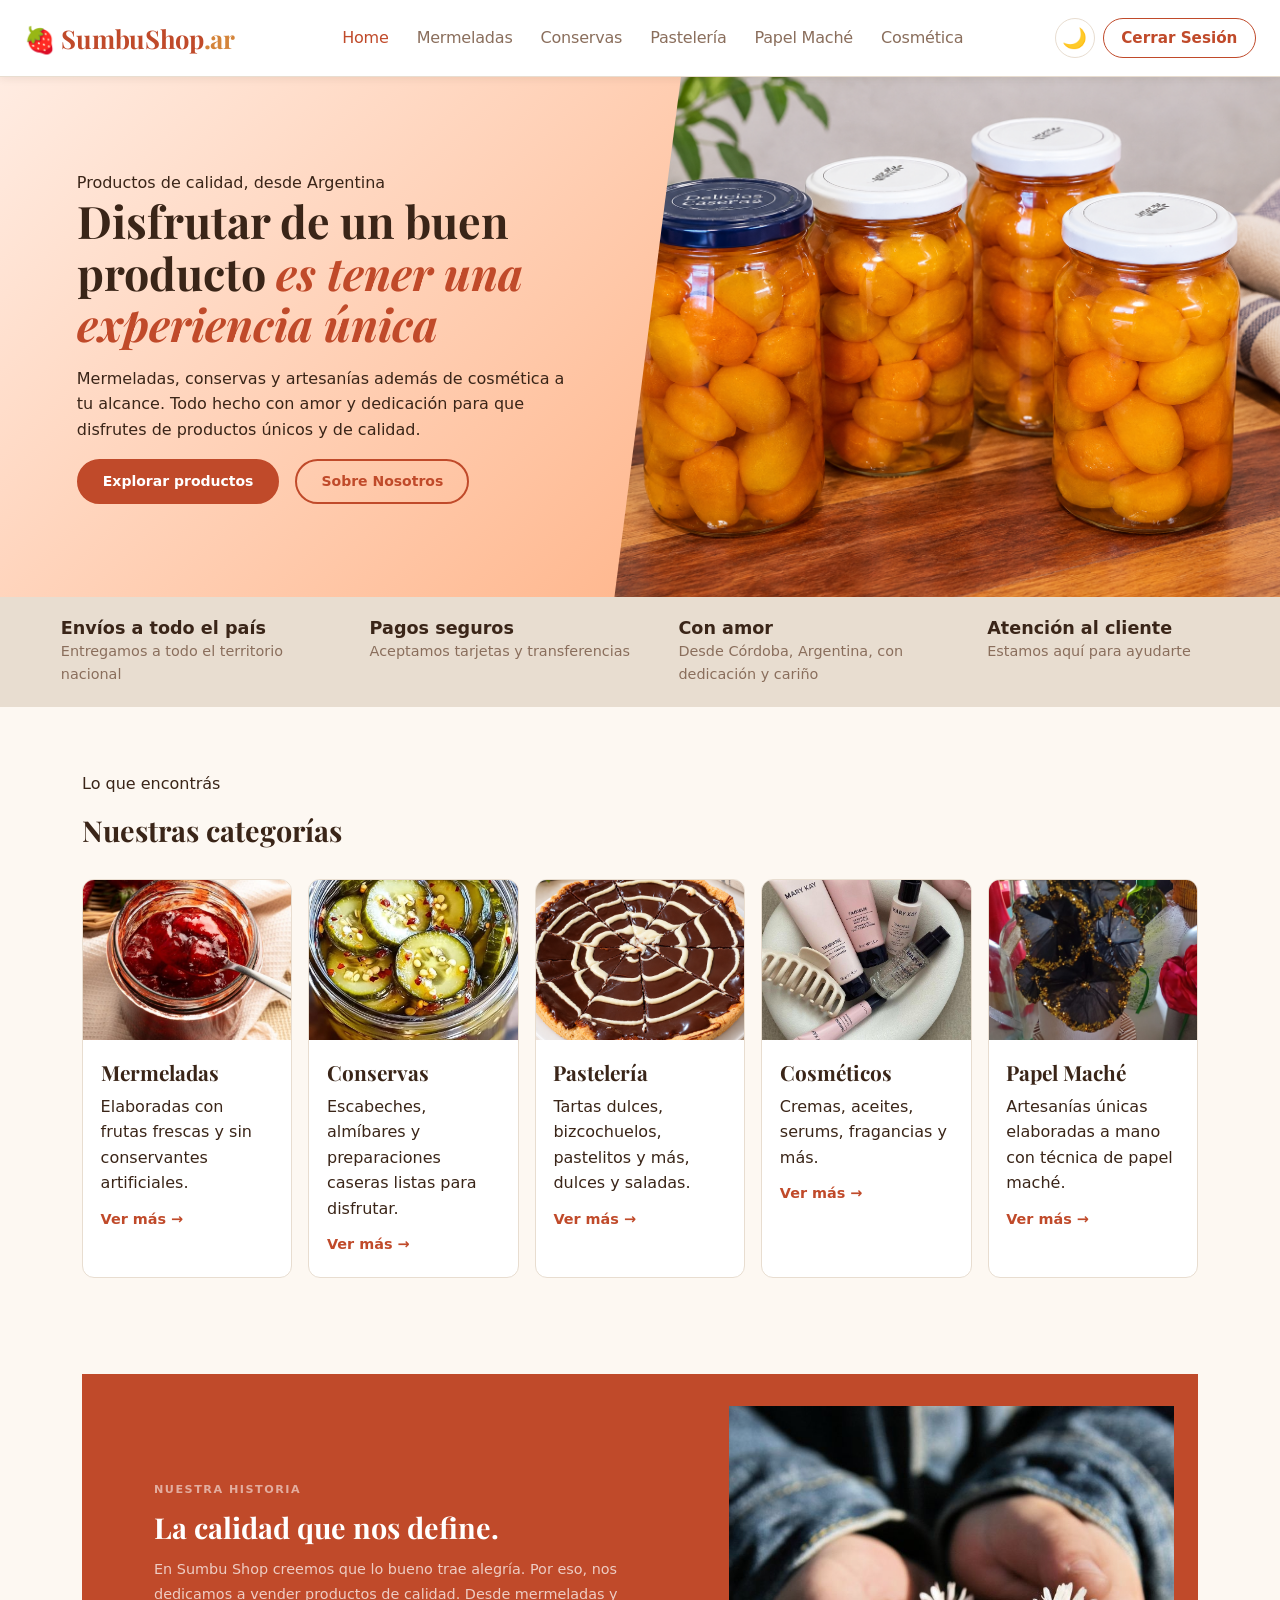
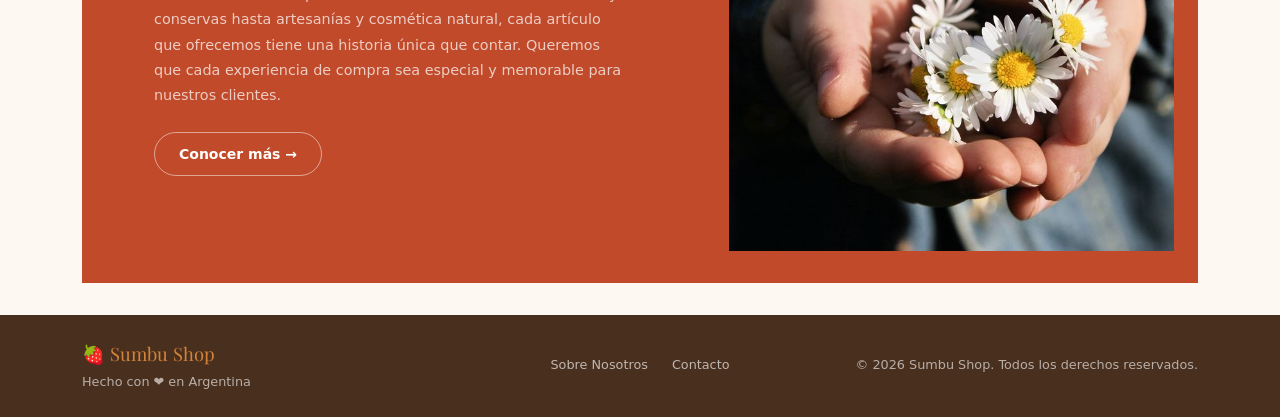
==== index.html @ ee75d572 "Data y cart" ====
<!doctype html>
<html lang="es">
  <head>
    <meta charset="UTF-8" />
    <!--compatibilidad de navegadores-->
    <meta http-equiv="X-UA-Compatible" content="IE=edge" />
    <meta name="viewport" content="width=device-width, initial-scale=1.0" />
    <title>SumbuShop.ar</title>
    <link rel="icon" type="image/png" href="img/sumbu-shop.ar.png" />
    <meta
      name="description"
      content="SumbuShop.ar - Tu tienda de mermeladas y dulces artesanales. Descubre sabores únicos y deliciosos productos hechos con amor. Entre muchas otras cosas más"
    />
    <meta name="viewport" content="width=device-width, initial-scale=1.0" />

    <!-- Bootstrap 5 -->
    <link
      href="https://cdn.jsdelivr.net/npm/bootstrap@5.3.3/dist/css/bootstrap.min.css"
      rel="stylesheet"
    />
    <!--Estilos personalizados propioos-->
    <link rel="stylesheet" href="./styles/styles.css" />
    <!--Fuentes de Google -->
    <link
      href="https://fonts.googleapis.com/css2?family=Playfair+Display:wght@700&family=Lato:wght@400;500;600&display=swap"
      rel="stylesheet"
    />
  </head>

  <body>
    <!--Navbar-->
    <nav class="navbar navbar-expand-xl sticky-top">
      <div class="container-fluid">
        <!-- Logo -->
        <a href="index.html" class="navbar-brand">
          🍓 SumbuShop<span>.ar</span>
        </a>

        <!-- Links de navegación -->
        <button
          class="navbar-toggler border-0"
          type="button"
          data-bs-toggle="collapse"
          data-bs-target="#mainNav"
        >
          <span class="navbar-toggler-icon"></span>
        </button>

        <div class="collapse navbar-collapse" id="mainNav">
          <ul class="navbar-nav mx-auto mb-2 mb-lg-0 gap-1">
            <li class="nav-item">
              <a href="index.html" class="nav-link active">Home</a>
            </li>
            <li class="nav-item">
              <a href="pages/jams.html" class="nav-link">Mermeladas</a>
            </li>
            <li class="nav-item">
              <a href="pages/preserved.html" class="nav-link">Conservas</a>
            </li>
            <li class="nav-item">
              <a href="pages/bakery.html" class="nav-link">Pastelería</a>
            </li>
            <li class="nav-item">
              <a href="pages/mache-paper.html" class="nav-link">Papel Maché</a>
            </li>
            <li class="nav-item">
              <a href="pages/cosmetics.html" class="nav-link">Cosmética</a>
            </li>
          </ul>

          <!-- Botones de tema y cierre de sesión -->
          <div class="d-flex align-items-center gap-2">
            <button
              id="themeToggle"
              class="btn__theme"
              onclick="toggleTheme()"
              title="Cambiar tema"
            >
              🌙
            </button>
            <button class="btn-logout" onclick="logout()">Cerrar Sesión</button>
          </div>
        </div>
      </div>
    </nav>

    <!--HERO-->
    <main class="page__content">
      <section class="hero">
        <div class="hero__content">
          <div class="hero__text">
            <div class="hero_eyebrow">
              Productos de calidad, desde Argentina
            </div>
            <h1 class="hero_title">
              Disfrutar de un buen producto
              <em>es tener una experiencia única</em>
            </h1>
            <p class="hero__subtitle">
              Mermeladas, conservas y artesanías además de cosmética a tu
              alcance. Todo hecho con amor y dedicación para que disfrutes de
              productos únicos y de calidad.
            </p>
            <div class="d-flex gap-3 flex-wrap">
              <a href="pages/jams.html" class="btn btn__sumbu"
                >Explorar productos</a
              >
              <a href="pages/about-us.html" class="btn btn__sumbu__outline"
                >Sobre Nosotros</a
              >
            </div>
          </div>
        </div>
        <div class="hero__image"></div>
      </section>

      <!--PRESENTACION(lo que sería el trust bar)-->
      <div class="presentacion__bar">
        <div class="container-fluid">
          <div class="row g-0">
            <div class="col-6 col-md-3">
              <div class="presentacion__item">
                <!-- <span class="presentacion__icon">🚚</span> -->
                <div>
                  <div class="presentacion__label">Envíos a todo el país</div>
                  <div class="presentacion__desc">
                    Entregamos a todo el territorio nacional
                  </div>
                </div>
              </div>
            </div>
            <div class="col-6 col-md-3">
              <div class="presentacion__item">
                <!-- <span class="presentacion__icon">💳</span> -->
                <div>
                  <div class="presentacion__label">Pagos seguros</div>
                  <div class="presentacion__desc">
                    Aceptamos tarjetas y transferencias
                  </div>
                </div>
              </div>
            </div>
            <div class="col-6 col-md-3">
              <div class="presentacion__item">
                <!-- <span class="presentacion__icon">❤️</span> -->
                <div>
                  <div class="presentacion__label">Con amor</div>
                  <div class="presentacion__desc">
                    Desde Córdoba, Argentina, con dedicación y cariño
                  </div>
                </div>
              </div>
            </div>
            <div class="col-6 col-md-3">
              <div class="presentacion__item">
                <!-- <span class="presentacion__icon">📞</span> -->
                <div>
                  <div class="presentacion__label">Atención al cliente</div>
                  <div class="presentacion__desc">
                    Estamos aquí para ayudarte
                  </div>
                </div>
              </div>
            </div>
          </div>
        </div>
      </div>
      <!--CATEGORIAS -->
      <section class="py__section bg__cream">
        <div class="container">
          <div class="d-flex align-items-end justify-content-between mb-4">
            <div>
              <p class="section__eyebrown">Lo que encontrás</p>
              <h2 class="section__title">Nuestras categorías</h2>
            </div>
            <!-- <a href="pages/jams.html" class="section-link"> Ver todo → </a> -->
          </div>
          <div class="row g-3 justify-content-center">
            <!-- Mermeladas -->
            <div class="col-6 col-md-4 col-lg d-flex">
              <a href="pages/jams.html" class="cat__card">
                <div class="cat__img jam">
                  <img
                    src="img/mermeladas/mermeladaDeFrutillas.jpg"
                    alt="Mermelada de frutillas"
                  />
                </div>
                <div class="cat__body">
                  <div class="cat__name">Mermeladas</div>
                  <div class="cat__desc">
                    Elaboradas con frutas frescas y sin conservantes
                    artificiales.
                  </div>
                  <span class="cat__link"> Ver más → </span>
                </div>
              </a>
            </div>
            <!-- Conservas -->
            <div class="col-6 col-md-4 col-lg d-flex">
              <a href="pages/preserved.html" class="cat__card">
                <div class="cat__img preserved">
                  <img
                    src="img/conservas/pepinillos.jpg"
                    alt="Conservas y pepinillos"
                  />
                </div>
                <div class="cat__body">
                  <div class="cat__name">Conservas</div>
                  <div class="cat__desc">
                    Escabeches, almíbares y preparaciones caseras listas para
                    disfrutar.
                  </div>
                  <span class="cat__link"> Ver más → </span>
                </div>
              </a>
            </div>
            <!-- Pastelería -->
            <div class="col-6 col-md-4 col-lg d-flex">
              <a href="pages/bakery.html" class="cat__card">
                <div class="cat__img preserved">
                  <img
                    src="img/pasteleria/chocolateEspiral.png"
                    alt="Producto de pastelería"
                  />
                </div>
                <div class="cat__body">
                  <div class="cat__name">Pastelería</div>
                  <div class="cat__desc">
                    Tartas dulces, bizcochuelos, pastelitos y más, dulces y
                    saladas.
                  </div>
                  <span class="cat__link"> Ver más → </span>
                </div>
              </a>
            </div>
            <!-- Cosmética -->
            <div class="col-6 col-md-4 col-lg d-flex">
              <a href="pages/cosmetics.html" class="cat__card">
                <div class="cat__img cosmetics">
                  <img
                    src="img/cosmetica/cosmeticaGral.jpg"
                    alt="Productos de cosmética"
                  />
                </div>
                <div class="cat__body">
                  <div class="cat__name">Cosméticos</div>
                  <div class="cat__desc">
                    Cremas, aceites, serums, fragancias y más.
                  </div>
                  <span class="cat__link"> Ver más → </span>
                </div>
              </a>
            </div>
            <!-- Papel Maché -->
            <div class="col-6 col-md-4 col-lg d-flex">
              <a href="pages/mache-paper.html" class="cat__card">
                <div class="cat__img mache">
                  <img
                    src="img/papelMache/botellaDecorada.jpeg"
                    alt="Artesanía de papel maché"
                  />
                </div>
                <div class="cat__body">
                  <div class="cat__name">Papel Maché</div>
                  <div class="cat__desc">
                    Artesanías únicas elaboradas a mano con técnica de papel
                    maché.
                  </div>
                  <span class="cat__link"> Ver más → </span>
                </div>
              </a>
            </div>
          </div>
        </div>
      </section>

      <!--Sobre nosotros-->
      <section class="py-section bg-cream">
        <div class="container">
          <div class="about__section">
            <div class="row g-0">
              <div
                class="col-md-7 p-4 p-md-5 d-flex flex-column justify-content-center"
              >
                <p class="about__label">Nuestra historia</p>
                <h2 class="about__title">La calidad que nos define.</h2>
                <p class="about__body">
                  En Sumbu Shop creemos que lo bueno trae alegría. Por eso, nos
                  dedicamos a vender productos de calidad. Desde mermeladas y
                  conservas hasta artesanías y cosmética natural, cada artículo
                  que ofrecemos tiene una historia única que contar. Queremos
                  que cada experiencia de compra sea especial y memorable para
                  nuestros clientes.
                </p>
                <div>
                  <a
                    href="pages/about-us.html"
                    class="btn btn-outline-primary"
                    style="
                      border-color: rgba(255, 255, 255, 0.5) !important;
                      color: #fff !important;
                    "
                  >
                    Conocer más →
                  </a>
                </div>
              </div>
              <div class="col-md-5">
                <div class="about__visual">
                  <img src="img/ohFlorecillas.jpg" alt="" />
                </div>
              </div>
            </div>
          </div>
        </div>
      </section>
    </main>
    <!--Footer-->
    <footer class="site__footer py-4">
      <div class="container">
        <div class="row align-items-center">
          <div class="col-md-4 mb-3 mb-md-0">
            <div class="footer__logo">🍓 Sumbu Shop</div>
            <div>Hecho con ❤️ en Argentina</div>
          </div>
          <div class="col-md-4 text-center mb-3 mb-md-0">
            <div class="d-flex justify-content-center gap-4">
              <a href="pages/about-us.html">Sobre Nosotros</a>
              <a href="mailto:consultasDeMentiritaPorAhora@correo.com"
                >Contacto</a
              >
            </div>
          </div>
          <div class="col-md-4 text-md-end">
            © 2026 Sumbu Shop. Todos los derechos reservados.
          </div>
        </div>
      </div>
    </footer>
    <!--Script-->
    <script src="https://cdn.jsdelivr.net/npm/bootstrap@5.3.3/dist/js/bootstrap.bundle.min.js"></script>
    <script src="js/navbar.js"></script>
    <script src="js/theme.js"></script>
  </body>
</html>
---- styles/styles.css ----
/* global styles---> esto va a servir para definir colores y fuentes globales(theme: ligth por defecto) */
:root {
  --color-primary: #c04a2a;
  --color-primary-dk: #9e3a1e;
  --color-header: linear-gradient(135deg, #ffece2, #ff9b61);
  --color-accent: #d4843a;
  --color-bg: #fdf8f2;
  --color-surface: #ffffff;
  --color-text: #3a2518;
  --color-footer: #492f1e;
  --color-text-soft: #8a6e5c;
  --color-border: #e8ddd0;

  --font-display: "Playfair Display", Georgia, serif;
  --font-body: "Inter", system-ui, sans-serif;

  --radius-sm: 8px;
  --radius-md: 12px;
  --radius-lg: 20px;
  --radius-pill: 999px;
}

/* general layout styles */
.page__content {
  margin: 0 auto;
}
/*Modo oscuro*/
[data-theme="dark"] {
  --color-primary: #e8603a;
  --color-primary-dk: #c04a2a;
  --color-header: linear-gradient(135deg, #42261cb0, #7a351f);
  --color-accent: #e8a838;
  --color-bg: #1a110b;
  --color-surface: #38271d;
  --color-text: #f0e6da;
  --color-text-soft: #d8ccc5;
  --color-border: #3a2820;
}
[data-theme="dark"] .hero_eyebrow {
  color: var(--color-accent);
}
[data-theme="dark"] .hero__subtitle {
  color: #d4b8a8;
}
[data-theme="dark"] .trust__bar {
  background-color: #1f1208;
}
/* Cards de categoría en dark mode */
[data-theme="dark"] .cat__card {
  background: #2e1c10;
  border-color: #3a2820;
}

[data-theme="dark"] .header__jam {
  background: linear-gradient(145deg, #5a2010, #3a1008);
}
[data-theme="dark"] .header__preserved {
  background: linear-gradient(145deg, #4a3008, #2e1e04);
}
[data-theme="dark"] .header__mache {
  background: linear-gradient(145deg, #0e1e3a, #081428);
}
[data-theme="dark"] .header__cosmetics {
  background: linear-gradient(145deg, #0e2e14, #081e0c);
}
[data-theme="dark"] .header__bakery {
  background: linear-gradient(145deg, #552c9b, #301b58);
}

/* Navbar en dark mode */
[data-theme="dark"] .navbar {
  background-color: #1a110b;
  border-bottom-color: #3a2820;
}

/* Footer en dark mode */
[data-theme="dark"] .site__footer {
  background: #0f0805;
}
/* Toggle button en el navbar */
.btn-theme {
  background: none;
  border: 1.5px solid var(--color-border);
  color: var(--color-text-soft);
  width: 36px;
  height: 36px;
  border-radius: var(--radius-pill);
  cursor: pointer;
  font-size: 1rem;
  display: flex;
  align-items: center;
  justify-content: center;
  transition:
    border-color 0.2s,
    color 0.2s;
  flex-shrink: 0;
}
.btn-theme:hover {
  border-color: var(--color-primary);
  color: var(--color-primary);
}

/* Reset algunos estilos que son por defecto */
*,
*::before,
*::after {
  box-sizing: border-box;
  margin: 0;
  padding: 0;
}

body {
  font-family: var(--font-body);
  background-color: var(--color-bg);
  color: var(--color-text);
  line-height: 1.6;
}

a {
  text-decoration: none;
  color: inherit;
}
/*botones navegacion*/
.btn__theme {
  background: none;
  border: 1.5px solid var(--color-border);
  color: var(--color-text-soft);
  width: 36px;
  height: 36px;
  border-radius: var(--radius-pill);
  cursor: pointer;
  font-size: 1rem;
  display: flex;
  align-items: center;
  justify-content: center;
  transition:
    border-color 0.2s,
    color 0.2s;
  flex-shrink: 0;
}
.btn__theme:hover {
  border-color: var(--color-primary);
  color: var(--color-primary);
}
/*Sobreescribiendo estilos de bootstrap por la paleta de colores*/
.btn-primary {
  background-color: var(
    --color-primary
  ) !important; /*con esto se sobreescriben los estilos de bootstrap y se aplica el color primario definido en la paleta de colores*/
  border-color: var(--color-primary) !important;
  color: #fff !important;
  font-family: var(--font-body);
  font-weight: 600;
  font-size: 0.875rem;
  padding: 0.65rem 1.5rem;
  border-radius: var(--radius-pill) !important;
  transition:
    background-color 0.2s,
    border-color 0.15s;
}

.btn-primary:hover {
  background-color: var(--color-primary-dk) !important;
  border-color: var(--color-primary-dk) !important;
  transform: translateY(-1px);
}
.btn-outline-primary {
  color: var(--color-primary) !important;
  border-color: var(--color-primary) !important;
  font-family: var(--font-body);
  font-weight: 600;
  font-size: 0.875rem;
  padding: 0.65rem 1.5rem;
  border-radius: var(--radius-pill) !important;
  transition: all 0.2s;
}
.btn-outline-primary:hover {
  background-color: var(--color-primary) !important;
  color: #fff !important;
}

/*navbar styles (compartidos por TODAS las páginas: no usar estilos inline en el HTML)*/
.btn__theme {
  width: 40px;
  height: 40px;
  font-size: 20px;
  padding: 0;
}
.navbar {
  background-color: var(--color-surface);
  border-bottom: 1px solid var(--color-border);
  box-shadow: 0 2px 8px rgba(58, 37, 24, 0.08);
  position: sticky;
  top: 0;
  z-index: 100;
  min-height: 76px;
  padding: 0 !important;
}
.navbar .container,
.navbar .container-fluid {
  min-height: 76px;
  display: flex;
  align-items: center;
  padding: 0 1.5rem;
}

.navbar-brand {
  font-family: var(--font-display);
  font-size: clamp(1.5rem, 2vw, 1.85rem);
  font-weight: 700;
  color: var(--color-primary) !important;
  letter-spacing: -0.3px;
}
.navbar-brand span {
  color: var(--color-accent);
}
.nav-link {
  font-family: var(--font-body) !important;
  color: var(--color-text-soft);
  font-size: clamp(1rem, 1.1vw, 1.15rem) !important;
  font-weight: 500;
  padding: 0.5rem 0.75rem !important;
  transition: color 0.2s;
  letter-spacing: -0.2px;
}
.nav-link:hover,
.nav-link.active {
  color: var(--color-primary) !important;
}
/* que los textos del navbar nunca se partan en dos líneas */
.navbar-brand,
.nav-link,
.btn-logout {
  white-space: nowrap;
}
/* menú colapsado (hamburguesa), hasta 1199px */
@media (max-width: 1199.98px) {
  .navbar-collapse {
    padding: 0.5rem 0 1rem;
    border-top: 1px solid var(--color-border);
  }
  .navbar-nav .nav-link {
    padding: 0.6rem 0 !important;
  }
}

.navbar__inner {
  max-width: 1100px;
  margin: 0 auto;
  padding: 0 1.5rem;
  height: 64px;
  display: flex;
  align-items: center;
  justify-content: space-between;
  gap: 1rem;
}

/*logout button styles*/
.btn-logout {
  font-family: var(--font-body);
  font-size: 0.95rem;
  font-weight: 600;
  color: var(--color-primary);
  border: 1.5px solid var(--color-primary);
  background: none;
  padding: 0.45rem 1.1rem;
  border-radius: var(--radius-pill);
  cursor: pointer;
  transition: all 0.2s;
}

.btn-logout:hover {
  background-color: var(--color-primary);
  color: #fff;
}

/*Hero section styles*/
.hero {
  display: flex;
  min-height: 520px;
  background: var(--color-header);
  position: relative;
  overflow: hidden;
  align-items: stretch;
}

.hero__content {
  flex: 0 0 54%;
  display: flex;
  align-items: center;
  padding: 4rem 2rem 4rem 6%;
  position: relative;
  z-index: 1;
}

.hero__text {
  max-width: 85%;
}

.hero__image {
  position: absolute;
  right: 0;
  top: 0;
  bottom: 0;
  width: 52%;
  background-image: url("../img/quinotos_almnibar.png");
  background-size: cover;
  background-position: center;
  clip-path: polygon(10% 0%, 100% 0%, 100% 100%, 0% 100%);
}
/* hero en celular: imagen arriba y texto a lo ancho debajo */
@media (max-width: 767.98px) {
  .hero {
    flex-direction: column;
    min-height: auto;
  }
  .hero__image {
    position: static;
    width: 100%;
    height: 220px;
    order: -1;
    clip-path: none;
  }
  .hero__content {
    flex: 1 1 auto;
    padding: 2rem 1.25rem 2.5rem;
  }
  .hero__text {
    max-width: 100%;
  }
}
.hero_title {
  font-family: var(--font-display);
  font-size: clamp(2rem, 3.5vw, 3rem);
  font-weight: 700;
  line-height: 1.15;
  color: var(--color-text);
  margin-bottom: 1rem;
}

.hero_title em {
  color: var(--color-primary);
  font-style: italic;
}
.btn__sumbu {
  background-color: var(--color-primary);
  color: #fff;
  border: 2px solid var(--color-primary);
  border-radius: var(--radius-pill);
  padding: 0.65rem 1.5rem;
  font-weight: 600;
  font-size: 0.875rem;
  transition: all 0.2s;
}
.btn__sumbu:hover {
  background-color: var(--color-primary-dk);
  border-color: var(--color-primary-dk);
  color: #fff;
}

.btn__sumbu__outline {
  background-color: transparent;
  color: var(--color-primary);
  border: 2px solid var(--color-primary);
  border-radius: var(--radius-pill);
  padding: 0.65rem 1.5rem;
  font-weight: 600;
  font-size: 0.875rem;
  transition: all 0.2s;
}
.btn__sumbu__outline:hover {
  background-color: var(--color-primary);
  color: #fff;
}
/*Presentacion de la empresa*/
.presentacion__bar {
  background-color: var(--color-border);
  border-top: 1px solid var(--color-border);
  border-bottom: 1px solid var(--color-border);
  padding: 0;
}
.presentacion__bar .container-fluid {
  padding-left: 3.5%;
  padding-right: 0%;
}

.presentacion__item {
  padding: 1.25rem 1rem;
  display: flex;
  align-items: center;
  gap: 12px;
  border-right: 1px solid var(--color-border);
}
.presentacion__item:last-child {
  border-right: none;
}

.presentacion__icon {
  font-size: 1.35rem;
  flex-shrink: 0;
}
.presentacion__label {
  font-family: var(--font-body);
  font-size: 1.1rem;
  font-weight: 700;
  color: var(--color-text);
  line-height: 1.2;
  margin-bottom: 1px;
}
.presentacion__desc {
  font-size: 0.9rem;
  color: var(--color-text-soft);
}

/*categories styles*/
.section__eyebrow {
  font-family: var(--font-body);
  font-size: 0.7rem;
  font-weight: 700;
  color: var(--color-primary);
  text-transform: uppercase;
  letter-spacing: 1.5px;
}
.section__title {
  font-family: var(--font-display);
  font-size: 1.8rem;
  font-weight: 700;
  color: var(--color-text);
  margin-bottom: 0.5rem;
}
.section__link {
  font-family: var(--font-body);
  font-size: 0.8rem;
  font-weight: 600;
  color: var(--color-primary);
}

.section__link:hover {
  text-decoration: underline;
}
/*cards de categorias*/
.cat__card {
  border-radius: var(--radius-md);
  overflow: hidden;
  border: 1px solid var(--color-border);
  background: var(--color-surface);
  transition:
    transform 0.2s,
    box-shadow 0.2s;
  display: block;
  color: inherit;
  display: flex;
  flex-direction: column;
  height: 100%;
}
.cat__card:hover {
  transform: translateY(-4px);
  box-shadow: 0 8px 24px rgba(58, 37, 24, 0.1);
  color: inherit;
}

.cat__img {
  height: 160px;
  overflow: hidden;
  display: flex;
  align-items: center;
  justify-content: center;
  font-size: 2rem;
}
.cat__img img {
  width: 100%;
  height: 100%;
  object-fit: cover;
  object-position: center;
  display: block;
}

.about__header {
  background: var(--color-header);
  padding: 4rem 0;
}

.header__jam {
  background: linear-gradient(145deg, #fde8dc, #f5c4a8);
  padding: 3.5rem 0;
}
.header__preserved {
  background: linear-gradient(145deg, #fef0d0, #f5d48a);
  padding: 3.5rem 0;
}
.header__mache {
  background: linear-gradient(145deg, #e8f0fc, #c8d8f4);
  padding: 3.5rem 0;
}
.header__cosmetics {
  background: linear-gradient(145deg, #e4f2e8, #b8dfc0);
  padding: 3.5rem 0;
}
.header__bakery {
  background: linear-gradient(145deg, #cfc8f4, #966fe0);
  padding: 3.5rem 0;
}

.cat__body {
  padding: 1rem 1.1rem 1.25rem;
}

.cat__name {
  font-family: var(--font-display);
  font-size: 1.3rem;
  font-weight: 700;
  color: var(--color-text);
  margin-bottom: 0.25rem;
}
.cat__desc {
  font-size: 1rem;
  color: var(--color-text);
  margin-bottom: 0.6rem;
}

.cat__link {
  font-size: 0.9rem;
  font-weight: 600;
  color: var(--color-primary);
}

/*seccion sobre nosotros*/
.about__section {
  background-color: var(--color-primary);
  padding: 2rem 1.5rem;
  overflow: hidden;
  width: 100%;
  margin-bottom: 2rem;
  margin-top: 2rem;
}
@media (max-width: 767.98px) {
  .about__section {
    padding: 0.5rem 0.25rem 1.5rem;
  }
  .about__body {
    max-width: 100%;
  }
}
.about__label {
  font-family: var(--font-body);
  font-size: 0.7rem;
  font-weight: 700;
  letter-spacing: 1.5px;
  text-transform: uppercase;
  color: rgba(255, 255, 255, 0.55);
  margin-bottom: 0.75rem;
}
.about__title {
  font-family: var(--font-display);
  font-size: 1.8rem;
  font-weight: 700;
  color: #fff;
  margin-bottom: 0.75rem;
  line-height: 1.2;
}
.about__body {
  font-size: 0.9rem;
  color: rgba(255, 255, 255, 0.72);
  line-height: 1.75;
  margin-bottom: 1.5rem;
  max-width: 90%;
}
.about__visual {
  background-color: rgba(255, 255, 255, 0.08);
  display: flex;
  align-items: center;
  justify-content: center;
  font-size: 6rem;
  min-height: 220px;
  overflow: hidden;
  padding: 0;
}
.about__visual img {
  width: 100%;
  height: 100%;
  object-fit: cover;
  object-position: center;
  display: block;
}
/*cards de los productos,
página de categorias*/
.product__card {
  background-color: var(--color-bg);
  border: 1px solid var(--color-border);
  border-radius: var(--radius-md);
  overflow: hidden;
  transition:
    transform 0.2s,
    box-shadow 0.2s;
  display: flex;
  flex-direction: column;
  height: 100%;
  width: 100%;
}
.product__card:hover {
  transform: translateY(-4px);
  box-shadow: 0 8px 24px rgba(58, 37, 24, 0.1);
}
.product__card-img {
  height: 180px;
  overflow: hidden;
  position: relative;
}

.product__card-img img {
  width: 100%;
  height: 100%;
  object-fit: cover;
  object-position: center;
  display: block;
}

.product__card__body {
  padding: 1rem 1.1rem 1.25rem;
  padding: flex;
  flex-direction: column;
  flex: 1;
}

.product__card__cat {
  font-size: 0.7rem;
  font-weight: 700;
  text-transform: uppercase;
  letter-spacing: 0.8px;
  color: var(--color-primary);
  margin-bottom: 4px;
}

.product__card__name {
  font-family: var(--font-display);
  font-size: 1rem;
  font-weight: 700;
  color: var(--color-text);
  margin-bottom: 6px;
  line-height: 1.3;
}

.product__card__desc {
  font-size: 0.78rem;
  color: var(--color-text-soft);
  margin-bottom: 0.9rem;
  line-height: 1.55;
}

.product__card__price {
  font-size: 1.1rem;
  font-weight: 700;
  color: var(--color-primary);
  margin-top: auto;
  margin-bottom: 0.75rem;
}
.py__section {
  padding-top: 4rem;
  padding-bottom: 4rem;
}
.bg__cream {
  background-color: var(--color-bg);
}

/*sobre nosotros--PAGES (solo el header de about-us, para no pisar el título blanco del index)*/
.about__header .about__title {
  font-family: var(--font-display);
  font-size: clamp(1.6rem, 3vw, 2.2rem);
  font-weight: 700;
  color: var(--color-text);
  line-height: 1.2;
  max-width: 560px;
  margin-bottom: 0.5rem;
}
.about__lead {
  font-size: 1rem;
  color: var(--color-text);
  line-height: 1.85;
  font-style: italic;
  border-left: 3px solid var(--color-primary);
  padding-left: 1.25rem;
  margin-bottom: 2rem;
}
.about__text {
  font-size: 0.95rem;
  color: var(--color-text--soft);
  line-height: 1.85;
}
main {
  flex: 1;
}
/* footer styles */
footer {
  bottom: 0;
  width: 100%;
}
.site__footer {
  background: var(--color-footer);
  color: rgba(255, 255, 255, 0.61);
  font-size: 0.8rem;
}
.site__footer .footer__logo {
  font-family: var(--font-display);
  font-size: 1.15rem;
  color: var(--color-accent);
  margin-bottom: 0.25rem;
}
.site__footer a {
  color: rgba(255, 255, 255, 0.651);
  transition: color 0.15s;
}
.site__footer a:hover {
  color: rgba(255, 255, 255, 0.85);
}
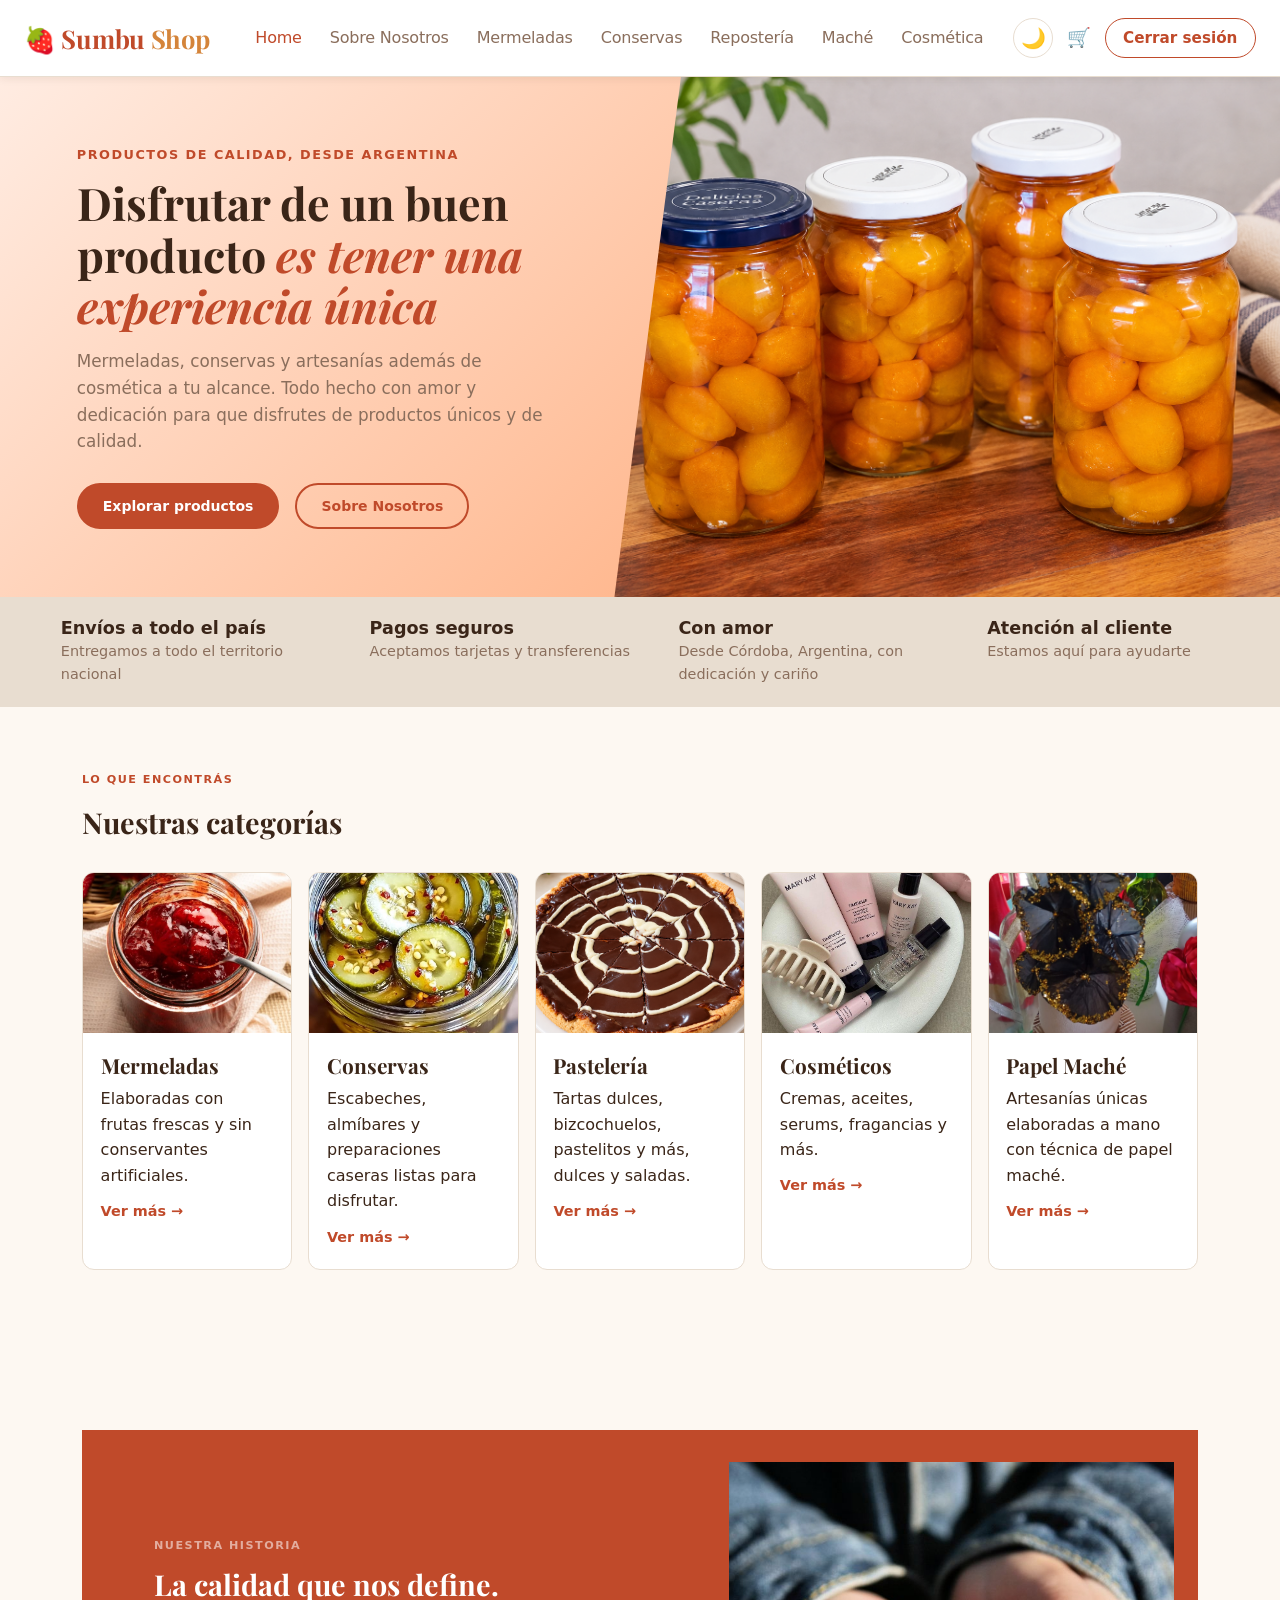
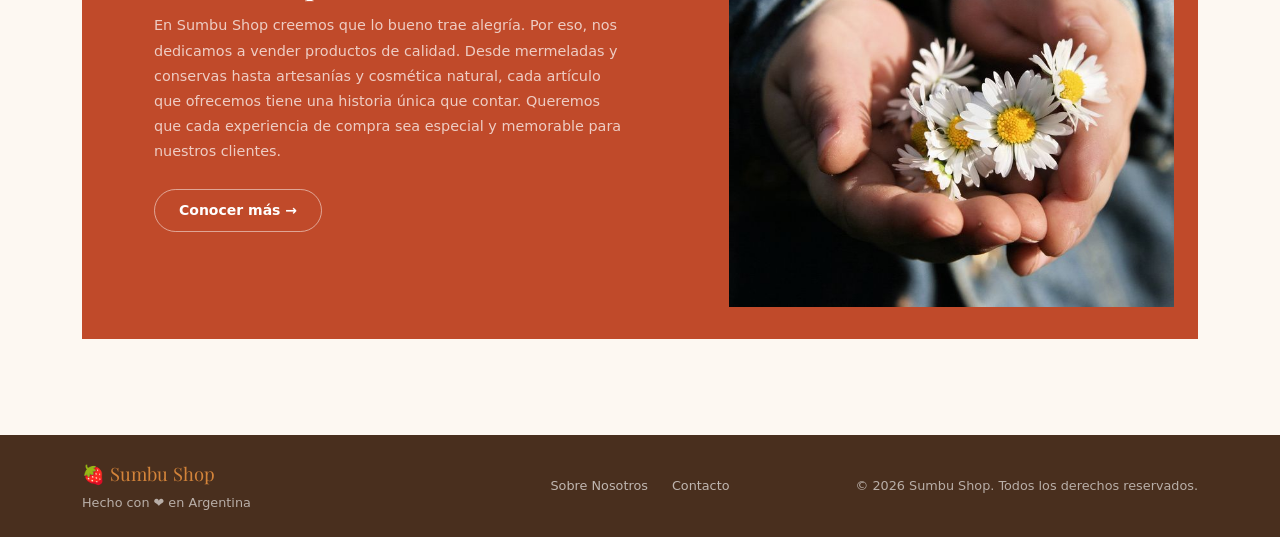
==== commit 32ed3e46: "usando componentes y agregando styles a nuevos elementos- modals, cart & productmodal" ====
--- a/index.html
+++ b/index.html
@@ -29,70 +29,17 @@
 
   <body>
     <!--Navbar-->
-    <nav class="navbar navbar-expand-xl sticky-top">
-      <div class="container-fluid">
-        <!-- Logo -->
-        <a href="index.html" class="navbar-brand">
-          🍓 SumbuShop<span>.ar</span>
-        </a>
-
-        <!-- Links de navegación -->
-        <button
-          class="navbar-toggler border-0"
-          type="button"
-          data-bs-toggle="collapse"
-          data-bs-target="#mainNav"
-        >
-          <span class="navbar-toggler-icon"></span>
-        </button>
-
-        <div class="collapse navbar-collapse" id="mainNav">
-          <ul class="navbar-nav mx-auto mb-2 mb-lg-0 gap-1">
-            <li class="nav-item">
-              <a href="index.html" class="nav-link active">Home</a>
-            </li>
-            <li class="nav-item">
-              <a href="pages/jams.html" class="nav-link">Mermeladas</a>
-            </li>
-            <li class="nav-item">
-              <a href="pages/preserved.html" class="nav-link">Conservas</a>
-            </li>
-            <li class="nav-item">
-              <a href="pages/bakery.html" class="nav-link">Pastelería</a>
-            </li>
-            <li class="nav-item">
-              <a href="pages/mache-paper.html" class="nav-link">Papel Maché</a>
-            </li>
-            <li class="nav-item">
-              <a href="pages/cosmetics.html" class="nav-link">Cosmética</a>
-            </li>
-          </ul>
-
-          <!-- Botones de tema y cierre de sesión -->
-          <div class="d-flex align-items-center gap-2">
-            <button
-              id="themeToggle"
-              class="btn__theme"
-              onclick="toggleTheme()"
-              title="Cambiar tema"
-            >
-              🌙
-            </button>
-            <button class="btn-logout" onclick="logout()">Cerrar Sesión</button>
-          </div>
-        </div>
-      </div>
-    </nav>
+    <div id="navbar-container"></div>
 
     <!--HERO-->
     <main class="page__content">
       <section class="hero">
         <div class="hero__content">
           <div class="hero__text">
-            <div class="hero_eyebrow">
+            <div class="hero__eyebrow">
               Productos de calidad, desde Argentina
             </div>
-            <h1 class="hero_title">
+            <h1 class="hero__title">
               Disfrutar de un buen producto
               <em>es tener una experiencia única</em>
             </h1>
@@ -170,7 +117,7 @@
         <div class="container">
           <div class="d-flex align-items-end justify-content-between mb-4">
             <div>
-              <p class="section__eyebrown">Lo que encontrás</p>
+              <p class="section__eyebrow">Lo que encontrás</p>
               <h2 class="section__title">Nuestras categorías</h2>
             </div>
             <!-- <a href="pages/jams.html" class="section-link"> Ver todo → </a> -->
@@ -275,7 +222,7 @@
       </section>
 
       <!--Sobre nosotros-->
-      <section class="py-section bg-cream">
+      <section class="py__section bg__cream">
         <div class="container">
           <div class="about__section">
             <div class="row g-0">
@@ -316,30 +263,15 @@
       </section>
     </main>
     <!--Footer-->
-    <footer class="site__footer py-4">
-      <div class="container">
-        <div class="row align-items-center">
-          <div class="col-md-4 mb-3 mb-md-0">
-            <div class="footer__logo">🍓 Sumbu Shop</div>
-            <div>Hecho con ❤️ en Argentina</div>
-          </div>
-          <div class="col-md-4 text-center mb-3 mb-md-0">
-            <div class="d-flex justify-content-center gap-4">
-              <a href="pages/about-us.html">Sobre Nosotros</a>
-              <a href="mailto:consultasDeMentiritaPorAhora@correo.com"
-                >Contacto</a
-              >
-            </div>
-          </div>
-          <div class="col-md-4 text-md-end">
-            © 2026 Sumbu Shop. Todos los derechos reservados.
-          </div>
-        </div>
-      </div>
-    </footer>
+
+    <div id="footer-container"></div>
     <!--Script-->
     <script src="https://cdn.jsdelivr.net/npm/bootstrap@5.3.3/dist/js/bootstrap.bundle.min.js"></script>
-    <script src="js/navbar.js"></script>
     <script src="js/theme.js"></script>
+    <script src="js/data.js"></script>
+    <script src="js/auth.js"></script>
+    <script src="js/cart.js"></script>
+    <script src="js/components/navbar.js"></script>
+    <script src="js/components/footer.js"></script>
   </body>
 </html>
--- a/styles/styles.css
+++ b/styles/styles.css
@@ -1,4 +1,22 @@
-/* global styles---> esto va a servir para definir colores y fuentes globales(theme: ligth por defecto) */
+/* =========================================================
+   ÍNDICE
+   1. Variables (tema claro por defecto)
+   2. Modo oscuro
+   3. Reset y base
+   4. Botones
+   5. Navbar
+   6. Home: hero, presentación, categorías, sobre nosotros
+   7. Secciones y encabezados de páginas
+   8. Página "Sobre nosotros"
+   9. Cards de productos
+   10. Modal de producto
+   11. Control de cantidad (cards, modal y carrito)
+   12. Carrito
+   13. Toast de confirmación
+   14. Footer
+   ========================================================= */
+
+/* ─── 1. Variables: colores y fuentes globales (theme: light por defecto) ─── */
 :root {
   --color-primary: #c04a2a;
   --color-primary-dk: #9e3a1e;
@@ -12,7 +30,8 @@
   --color-border: #e8ddd0;
 
   --font-display: "Playfair Display", Georgia, serif;
-  --font-body: "Inter", system-ui, sans-serif;
+  /* Lato es la fuente que se carga desde Google Fonts en el <head> */
+  --font-body: "Lato", system-ui, sans-serif;
 
   --radius-sm: 8px;
   --radius-md: 12px;
@@ -20,11 +39,7 @@
   --radius-pill: 999px;
 }
 
-/* general layout styles */
-.page__content {
-  margin: 0 auto;
-}
-/*Modo oscuro*/
+/* ─── 2. Modo oscuro ─── */
 [data-theme="dark"] {
   --color-primary: #e8603a;
   --color-primary-dk: #c04a2a;
@@ -36,21 +51,19 @@
   --color-text-soft: #d8ccc5;
   --color-border: #3a2820;
 }
-[data-theme="dark"] .hero_eyebrow {
+[data-theme="dark"] .hero__eyebrow {
   color: var(--color-accent);
 }
 [data-theme="dark"] .hero__subtitle {
   color: #d4b8a8;
 }
-[data-theme="dark"] .trust__bar {
+[data-theme="dark"] .presentacion__bar {
   background-color: #1f1208;
 }
-/* Cards de categoría en dark mode */
 [data-theme="dark"] .cat__card {
   background: #2e1c10;
   border-color: #3a2820;
 }
-
 [data-theme="dark"] .header__jam {
   background: linear-gradient(145deg, #5a2010, #3a1008);
 }
@@ -66,41 +79,25 @@
 [data-theme="dark"] .header__bakery {
   background: linear-gradient(145deg, #552c9b, #301b58);
 }
-
-/* Navbar en dark mode */
 [data-theme="dark"] .navbar {
   background-color: #1a110b;
   border-bottom-color: #3a2820;
 }
-
-/* Footer en dark mode */
+[data-theme="dark"] .navbar-toggler-icon {
+  filter: invert(1);
+}
+[data-theme="dark"] .cart__btn:hover {
+  background: rgba(255, 255, 255, 0.08);
+}
+/* la X de cerrar de Bootstrap es negra: la invertimos para que se vea */
+[data-theme="dark"] .product__modal__close {
+  filter: invert(1);
+}
 [data-theme="dark"] .site__footer {
   background: #0f0805;
 }
-/* Toggle button en el navbar */
-.btn-theme {
-  background: none;
-  border: 1.5px solid var(--color-border);
-  color: var(--color-text-soft);
-  width: 36px;
-  height: 36px;
-  border-radius: var(--radius-pill);
-  cursor: pointer;
-  font-size: 1rem;
-  display: flex;
-  align-items: center;
-  justify-content: center;
-  transition:
-    border-color 0.2s,
-    color 0.2s;
-  flex-shrink: 0;
-}
-.btn-theme:hover {
-  border-color: var(--color-primary);
-  color: var(--color-primary);
-}
-
-/* Reset algunos estilos que son por defecto */
+
+/* ─── 3. Reset y base ─── */
 *,
 *::before,
 *::after {
@@ -109,44 +106,35 @@
   padding: 0;
 }
 
+/* body en columna + main con flex:1 → el footer queda abajo aunque la página tenga poco contenido */
 body {
   font-family: var(--font-body);
   background-color: var(--color-bg);
   color: var(--color-text);
   line-height: 1.6;
+  min-height: 100vh;
+  display: flex;
+  flex-direction: column;
+}
+
+main {
+  flex: 1;
 }
 
 a {
   text-decoration: none;
   color: inherit;
 }
-/*botones navegacion*/
-.btn__theme {
-  background: none;
-  border: 1.5px solid var(--color-border);
-  color: var(--color-text-soft);
-  width: 36px;
-  height: 36px;
-  border-radius: var(--radius-pill);
-  cursor: pointer;
-  font-size: 1rem;
-  display: flex;
-  align-items: center;
-  justify-content: center;
-  transition:
-    border-color 0.2s,
-    color 0.2s;
-  flex-shrink: 0;
-}
-.btn__theme:hover {
-  border-color: var(--color-primary);
-  color: var(--color-primary);
-}
-/*Sobreescribiendo estilos de bootstrap por la paleta de colores*/
+
+.page__content {
+  margin: 0 auto;
+  width: 100%;
+}
+
+/* ─── 4. Botones ─── */
+/* Sobreescribiendo estilos de bootstrap con la paleta de colores (por eso los !important) */
 .btn-primary {
-  background-color: var(
-    --color-primary
-  ) !important; /*con esto se sobreescriben los estilos de bootstrap y se aplica el color primario definido en la paleta de colores*/
+  background-color: var(--color-primary) !important;
   border-color: var(--color-primary) !important;
   color: #fff !important;
   font-family: var(--font-body);
@@ -156,14 +144,15 @@
   border-radius: var(--radius-pill) !important;
   transition:
     background-color 0.2s,
-    border-color 0.15s;
-}
-
+    border-color 0.15s,
+    transform 0.15s;
+}
 .btn-primary:hover {
   background-color: var(--color-primary-dk) !important;
   border-color: var(--color-primary-dk) !important;
   transform: translateY(-1px);
 }
+
 .btn-outline-primary {
   color: var(--color-primary) !important;
   border-color: var(--color-primary) !important;
@@ -179,83 +168,62 @@
   color: #fff !important;
 }
 
-/*navbar styles (compartidos por TODAS las páginas: no usar estilos inline en el HTML)*/
+.btn__sumbu {
+  background-color: var(--color-primary);
+  color: #fff;
+  border: 2px solid var(--color-primary);
+  border-radius: var(--radius-pill);
+  padding: 0.65rem 1.5rem;
+  font-weight: 600;
+  font-size: 0.875rem;
+  transition: all 0.2s;
+}
+.btn__sumbu:hover {
+  background-color: var(--color-primary-dk);
+  border-color: var(--color-primary-dk);
+  color: #fff;
+}
+
+.btn__sumbu__outline {
+  background-color: transparent;
+  color: var(--color-primary);
+  border: 2px solid var(--color-primary);
+  border-radius: var(--radius-pill);
+  padding: 0.65rem 1.5rem;
+  font-weight: 600;
+  font-size: 0.875rem;
+  transition: all 0.2s;
+}
+.btn__sumbu__outline:hover {
+  background-color: var(--color-primary);
+  color: #fff;
+}
+
+/* Botón de cambio de tema (navbar) */
 .btn__theme {
+  background: none;
+  border: 1.5px solid var(--color-border);
+  color: var(--color-text-soft);
   width: 40px;
   height: 40px;
+  padding: 0;
+  border-radius: var(--radius-pill);
+  cursor: pointer;
   font-size: 20px;
-  padding: 0;
-}
-.navbar {
-  background-color: var(--color-surface);
-  border-bottom: 1px solid var(--color-border);
-  box-shadow: 0 2px 8px rgba(58, 37, 24, 0.08);
-  position: sticky;
-  top: 0;
-  z-index: 100;
-  min-height: 76px;
-  padding: 0 !important;
-}
-.navbar .container,
-.navbar .container-fluid {
-  min-height: 76px;
-  display: flex;
-  align-items: center;
-  padding: 0 1.5rem;
-}
-
-.navbar-brand {
-  font-family: var(--font-display);
-  font-size: clamp(1.5rem, 2vw, 1.85rem);
-  font-weight: 700;
-  color: var(--color-primary) !important;
-  letter-spacing: -0.3px;
-}
-.navbar-brand span {
-  color: var(--color-accent);
-}
-.nav-link {
-  font-family: var(--font-body) !important;
-  color: var(--color-text-soft);
-  font-size: clamp(1rem, 1.1vw, 1.15rem) !important;
-  font-weight: 500;
-  padding: 0.5rem 0.75rem !important;
-  transition: color 0.2s;
-  letter-spacing: -0.2px;
-}
-.nav-link:hover,
-.nav-link.active {
-  color: var(--color-primary) !important;
-}
-/* que los textos del navbar nunca se partan en dos líneas */
-.navbar-brand,
-.nav-link,
-.btn-logout {
-  white-space: nowrap;
-}
-/* menú colapsado (hamburguesa), hasta 1199px */
-@media (max-width: 1199.98px) {
-  .navbar-collapse {
-    padding: 0.5rem 0 1rem;
-    border-top: 1px solid var(--color-border);
-  }
-  .navbar-nav .nav-link {
-    padding: 0.6rem 0 !important;
-  }
-}
-
-.navbar__inner {
-  max-width: 1100px;
-  margin: 0 auto;
-  padding: 0 1.5rem;
-  height: 64px;
-  display: flex;
-  align-items: center;
-  justify-content: space-between;
-  gap: 1rem;
-}
-
-/*logout button styles*/
+  display: flex;
+  align-items: center;
+  justify-content: center;
+  transition:
+    border-color 0.2s,
+    color 0.2s;
+  flex-shrink: 0;
+}
+.btn__theme:hover {
+  border-color: var(--color-primary);
+  color: var(--color-primary);
+}
+
+/* Botón de cerrar sesión (navbar) */
 .btn-logout {
   font-family: var(--font-body);
   font-size: 0.95rem;
@@ -268,13 +236,113 @@
   cursor: pointer;
   transition: all 0.2s;
 }
-
 .btn-logout:hover {
   background-color: var(--color-primary);
   color: #fff;
 }
 
-/*Hero section styles*/
+/* ─── 5. Navbar (compartido por TODAS las páginas: no usar estilos inline en el HTML) ─── */
+/* el navbar se inyecta dentro de #navbar-container: el sticky va en el contenedor,
+   porque un elemento sticky solo se queda fijo dentro de su padre */
+#navbar-container {
+  position: sticky;
+  top: 0;
+  z-index: 1020;
+}
+
+.navbar {
+  background-color: var(--color-surface);
+  border-bottom: 1px solid var(--color-border);
+  box-shadow: 0 2px 8px rgba(58, 37, 24, 0.08);
+  min-height: 76px;
+  padding: 0 !important;
+}
+.navbar .container,
+.navbar .container-fluid {
+  min-height: 76px;
+  display: flex;
+  align-items: center;
+  padding: 0 1.5rem;
+}
+
+.navbar-brand {
+  font-family: var(--font-display);
+  font-size: clamp(1.5rem, 2vw, 1.85rem);
+  font-weight: 700;
+  color: var(--color-primary) !important;
+  letter-spacing: -0.3px;
+}
+.navbar-brand span {
+  color: var(--color-accent);
+}
+
+.nav-link {
+  font-family: var(--font-body) !important;
+  color: var(--color-text-soft);
+  font-size: clamp(1rem, 1.1vw, 1.15rem) !important;
+  font-weight: 500;
+  padding: 0.5rem 0.75rem !important;
+  transition: color 0.2s;
+  letter-spacing: -0.2px;
+}
+.nav-link:hover,
+.nav-link.active {
+  color: var(--color-primary) !important;
+}
+
+/* que los textos del navbar nunca se partan en dos líneas */
+.navbar-brand,
+.nav-link,
+.btn-logout {
+  white-space: nowrap;
+}
+
+/* Botón carrito + badge con la cantidad */
+.cart__btn {
+  position: relative;
+  display: flex;
+  align-items: center;
+  justify-content: center;
+  font-size: 1.2rem;
+  padding: 0.25rem 0.35rem;
+  border-radius: var(--radius-sm);
+  transition: background 0.15s;
+}
+.cart__btn:hover {
+  background: rgba(0, 0, 0, 0.06);
+}
+
+.cart__badge {
+  position: absolute;
+  top: -4px;
+  right: -6px;
+  background: var(--color-primary);
+  color: #fff;
+  font-size: 0.65rem;
+  font-weight: 700;
+  min-width: 18px;
+  height: 18px;
+  border-radius: var(--radius-pill);
+  display: flex;
+  align-items: center;
+  justify-content: center;
+  padding: 0 3px;
+  line-height: 1;
+}
+
+/* menú colapsado (hamburguesa): el navbar usa navbar-expand-lg, así que colapsa hasta 991px */
+@media (max-width: 991.98px) {
+  .navbar-collapse {
+    padding: 0.5rem 0 1rem;
+    border-top: 1px solid var(--color-border);
+  }
+  .navbar-nav .nav-link {
+    padding: 0.6rem 0 !important;
+  }
+}
+
+/* ─── 6. Home ─── */
+/* Hero */
 .hero {
   display: flex;
   min-height: 520px;
@@ -295,6 +363,34 @@
 
 .hero__text {
   max-width: 85%;
+}
+
+.hero__eyebrow {
+  font-size: 0.8rem;
+  font-weight: 700;
+  text-transform: uppercase;
+  letter-spacing: 1.5px;
+  color: var(--color-primary);
+  margin-bottom: 0.75rem;
+}
+
+.hero__title {
+  font-family: var(--font-display);
+  font-size: clamp(2rem, 3.5vw, 3rem);
+  font-weight: 700;
+  line-height: 1.15;
+  color: var(--color-text);
+  margin-bottom: 1rem;
+}
+.hero__title em {
+  color: var(--color-primary);
+  font-style: italic;
+}
+
+.hero__subtitle {
+  font-size: 1.05rem;
+  color: var(--color-text-soft);
+  margin-bottom: 1.75rem;
 }
 
 .hero__image {
@@ -308,6 +404,7 @@
   background-position: center;
   clip-path: polygon(10% 0%, 100% 0%, 100% 100%, 0% 100%);
 }
+
 /* hero en celular: imagen arriba y texto a lo ancho debajo */
 @media (max-width: 767.98px) {
   .hero {
@@ -329,59 +426,16 @@
     max-width: 100%;
   }
 }
-.hero_title {
-  font-family: var(--font-display);
-  font-size: clamp(2rem, 3.5vw, 3rem);
-  font-weight: 700;
-  line-height: 1.15;
-  color: var(--color-text);
-  margin-bottom: 1rem;
-}
-
-.hero_title em {
-  color: var(--color-primary);
-  font-style: italic;
-}
-.btn__sumbu {
-  background-color: var(--color-primary);
-  color: #fff;
-  border: 2px solid var(--color-primary);
-  border-radius: var(--radius-pill);
-  padding: 0.65rem 1.5rem;
-  font-weight: 600;
-  font-size: 0.875rem;
-  transition: all 0.2s;
-}
-.btn__sumbu:hover {
-  background-color: var(--color-primary-dk);
-  border-color: var(--color-primary-dk);
-  color: #fff;
-}
-
-.btn__sumbu__outline {
-  background-color: transparent;
-  color: var(--color-primary);
-  border: 2px solid var(--color-primary);
-  border-radius: var(--radius-pill);
-  padding: 0.65rem 1.5rem;
-  font-weight: 600;
-  font-size: 0.875rem;
-  transition: all 0.2s;
-}
-.btn__sumbu__outline:hover {
-  background-color: var(--color-primary);
-  color: #fff;
-}
-/*Presentacion de la empresa*/
+
+/* Presentación de la empresa (barra debajo del hero) */
 .presentacion__bar {
   background-color: var(--color-border);
   border-top: 1px solid var(--color-border);
   border-bottom: 1px solid var(--color-border);
-  padding: 0;
 }
 .presentacion__bar .container-fluid {
   padding-left: 3.5%;
-  padding-right: 0%;
+  padding-right: 0;
 }
 
 .presentacion__item {
@@ -389,10 +443,6 @@
   display: flex;
   align-items: center;
   gap: 12px;
-  border-right: 1px solid var(--color-border);
-}
-.presentacion__item:last-child {
-  border-right: none;
 }
 
 .presentacion__icon {
@@ -400,7 +450,6 @@
   flex-shrink: 0;
 }
 .presentacion__label {
-  font-family: var(--font-body);
   font-size: 1.1rem;
   font-weight: 700;
   color: var(--color-text);
@@ -412,33 +461,7 @@
   color: var(--color-text-soft);
 }
 
-/*categories styles*/
-.section__eyebrow {
-  font-family: var(--font-body);
-  font-size: 0.7rem;
-  font-weight: 700;
-  color: var(--color-primary);
-  text-transform: uppercase;
-  letter-spacing: 1.5px;
-}
-.section__title {
-  font-family: var(--font-display);
-  font-size: 1.8rem;
-  font-weight: 700;
-  color: var(--color-text);
-  margin-bottom: 0.5rem;
-}
-.section__link {
-  font-family: var(--font-body);
-  font-size: 0.8rem;
-  font-weight: 600;
-  color: var(--color-primary);
-}
-
-.section__link:hover {
-  text-decoration: underline;
-}
-/*cards de categorias*/
+/* Cards de categorías */
 .cat__card {
   border-radius: var(--radius-md);
   overflow: hidden;
@@ -447,7 +470,6 @@
   transition:
     transform 0.2s,
     box-shadow 0.2s;
-  display: block;
   color: inherit;
   display: flex;
   flex-direction: column;
@@ -465,7 +487,6 @@
   display: flex;
   align-items: center;
   justify-content: center;
-  font-size: 2rem;
 }
 .cat__img img {
   width: 100%;
@@ -475,36 +496,9 @@
   display: block;
 }
 
-.about__header {
-  background: var(--color-header);
-  padding: 4rem 0;
-}
-
-.header__jam {
-  background: linear-gradient(145deg, #fde8dc, #f5c4a8);
-  padding: 3.5rem 0;
-}
-.header__preserved {
-  background: linear-gradient(145deg, #fef0d0, #f5d48a);
-  padding: 3.5rem 0;
-}
-.header__mache {
-  background: linear-gradient(145deg, #e8f0fc, #c8d8f4);
-  padding: 3.5rem 0;
-}
-.header__cosmetics {
-  background: linear-gradient(145deg, #e4f2e8, #b8dfc0);
-  padding: 3.5rem 0;
-}
-.header__bakery {
-  background: linear-gradient(145deg, #cfc8f4, #966fe0);
-  padding: 3.5rem 0;
-}
-
 .cat__body {
   padding: 1rem 1.1rem 1.25rem;
 }
-
 .cat__name {
   font-family: var(--font-display);
   font-size: 1.3rem;
@@ -517,32 +511,21 @@
   color: var(--color-text);
   margin-bottom: 0.6rem;
 }
-
 .cat__link {
   font-size: 0.9rem;
   font-weight: 600;
   color: var(--color-primary);
 }
 
-/*seccion sobre nosotros*/
+/* Bloque "Nuestra historia" del home */
 .about__section {
   background-color: var(--color-primary);
   padding: 2rem 1.5rem;
   overflow: hidden;
   width: 100%;
-  margin-bottom: 2rem;
-  margin-top: 2rem;
-}
-@media (max-width: 767.98px) {
-  .about__section {
-    padding: 0.5rem 0.25rem 1.5rem;
-  }
-  .about__body {
-    max-width: 100%;
-  }
+  margin: 2rem 0;
 }
 .about__label {
-  font-family: var(--font-body);
   font-size: 0.7rem;
   font-weight: 700;
   letter-spacing: 1.5px;
@@ -570,10 +553,9 @@
   display: flex;
   align-items: center;
   justify-content: center;
-  font-size: 6rem;
   min-height: 220px;
+  height: 100%;
   overflow: hidden;
-  padding: 0;
 }
 .about__visual img {
   width: 100%;
@@ -582,44 +564,158 @@
   object-position: center;
   display: block;
 }
-/*cards de los productos,
-página de categorias*/
+@media (max-width: 767.98px) {
+  .about__section {
+    padding: 0.5rem 0.25rem 1.5rem;
+  }
+  .about__body {
+    max-width: 100%;
+  }
+}
+
+/* ─── 7. Secciones y encabezados de páginas ─── */
+.py__section {
+  padding-top: 4rem;
+  padding-bottom: 4rem;
+}
+.bg__cream {
+  background-color: var(--color-bg);
+}
+
+.section__eyebrow {
+  font-size: 0.7rem;
+  font-weight: 700;
+  color: var(--color-primary);
+  text-transform: uppercase;
+  letter-spacing: 1.5px;
+}
+.section__title {
+  font-family: var(--font-display);
+  font-size: 1.8rem;
+  font-weight: 700;
+  color: var(--color-text);
+  margin-bottom: 0.5rem;
+}
+.section__link {
+  font-size: 0.8rem;
+  font-weight: 600;
+  color: var(--color-primary);
+}
+.section__link:hover {
+  text-decoration: underline;
+}
+
+/* Encabezados de color de cada categoría */
+.header__jam,
+.header__preserved,
+.header__mache,
+.header__cosmetics,
+.header__bakery {
+  padding: 3.5rem 0;
+}
+.header__jam {
+  background: linear-gradient(145deg, #fde8dc, #f5c4a8);
+}
+.header__preserved {
+  background: linear-gradient(145deg, #fef0d0, #f5d48a);
+}
+.header__mache {
+  background: linear-gradient(145deg, #e8f0fc, #c8d8f4);
+}
+.header__cosmetics {
+  background: linear-gradient(145deg, #e4f2e8, #b8dfc0);
+}
+.header__bakery {
+  background: linear-gradient(145deg, #cfc8f4, #966fe0);
+}
+
+/* ─── 8. Página "Sobre nosotros" ─── */
+.about__header {
+  background: var(--color-header);
+  padding: 4rem 0;
+}
+/* solo el título del header de about-us, para no pisar el título blanco del home */
+.about__header .about__title {
+  font-size: clamp(1.6rem, 3vw, 2.2rem);
+  color: var(--color-text);
+  max-width: 560px;
+  margin-bottom: 0.5rem;
+}
+.about__lead {
+  font-size: 1rem;
+  color: var(--color-text);
+  line-height: 1.85;
+  font-style: italic;
+  border-left: 3px solid var(--color-primary);
+  padding-left: 1.25rem;
+  margin-bottom: 2rem;
+}
+.about__text {
+  font-size: 0.95rem;
+  color: var(--color-text-soft);
+  line-height: 1.85;
+}
+
+/* ─── 9. Cards de productos (páginas de categorías) ─── */
 .product__card {
-  background-color: var(--color-bg);
+  display: flex;
+  flex-direction: column;
+  height: 100%;
+  width: 100%;
+  background: var(--color-surface);
   border: 1px solid var(--color-border);
   border-radius: var(--radius-md);
   overflow: hidden;
+  box-shadow: 0 2px 8px rgba(58, 37, 24, 0.06);
   transition:
-    transform 0.2s,
-    box-shadow 0.2s;
-  display: flex;
-  flex-direction: column;
-  height: 100%;
-  width: 100%;
+    box-shadow 0.2s,
+    transform 0.2s;
 }
 .product__card:hover {
-  transform: translateY(-4px);
-  box-shadow: 0 8px 24px rgba(58, 37, 24, 0.1);
+  box-shadow: 0 8px 24px rgba(58, 37, 24, 0.12);
+  transform: translateY(-3px);
+}
+
+/* área clickeable de la imagen (abre el modal) */
+.product__card-img-wrap {
+  position: relative;
+  cursor: pointer;
 }
 .product__card-img {
-  height: 180px;
+  height: 200px;
   overflow: hidden;
-  position: relative;
-}
-
+  background: var(--color-bg);
+}
 .product__card-img img {
   width: 100%;
   height: 100%;
   object-fit: cover;
   object-position: center;
   display: block;
+  transition: transform 0.3s;
+}
+.product__card-img-wrap:hover img {
+  transform: scale(1.04);
+}
+
+/* indicador "📷 3" cuando el producto tiene varias fotos */
+.product__card__multi-img {
+  position: absolute;
+  top: 0.6rem;
+  right: 0.6rem;
+  background: rgba(0, 0, 0, 0.55);
+  color: #fff;
+  font-size: 0.75rem;
+  font-weight: 600;
+  padding: 0.15rem 0.55rem;
+  border-radius: var(--radius-pill);
 }
 
 .product__card__body {
-  padding: 1rem 1.1rem 1.25rem;
-  padding: flex;
+  flex: 1;
+  display: flex;
   flex-direction: column;
-  flex: 1;
+  padding: 1.25rem;
 }
 
 .product__card__cat {
@@ -628,72 +724,312 @@
   text-transform: uppercase;
   letter-spacing: 0.8px;
   color: var(--color-primary);
-  margin-bottom: 4px;
+  margin-bottom: 0.25rem;
 }
 
 .product__card__name {
   font-family: var(--font-display);
-  font-size: 1rem;
-  font-weight: 700;
-  color: var(--color-text);
-  margin-bottom: 6px;
+  font-size: 1.05rem;
+  font-weight: 700;
+  color: var(--color-text);
+  margin-bottom: 0.5rem;
   line-height: 1.3;
 }
+.product__card__name--link {
+  cursor: pointer;
+  transition: color 0.15s;
+}
+.product__card__name--link:hover {
+  color: var(--color-primary);
+}
 
 .product__card__desc {
+  flex: 1;
+  font-size: 0.875rem;
+  color: var(--color-text-soft);
+  line-height: 1.5;
+  margin-bottom: 0;
+}
+
+.product__card__price {
+  font-size: 1.15rem;
+  font-weight: 700;
+  color: var(--color-primary);
+  margin-top: auto;
+  padding-top: 0.75rem;
+}
+
+/* Controles de cantidad + botón "Agregar" */
+.product__card__actions {
+  display: flex;
+  align-items: center;
+  justify-content: space-between;
+  gap: 0.75rem;
+  margin-top: 0.75rem;
+}
+
+/* ─── 10. Modal de producto ─── */
+.product__modal__content {
+  position: relative;
+  background: var(--color-surface);
+  color: var(--color-text);
+  border: none;
+  border-radius: var(--radius-md);
+  overflow: hidden;
+}
+
+.product__modal__close {
+  position: absolute;
+  top: 0.9rem;
+  right: 0.9rem;
+  z-index: 5;
+  background-color: rgba(255, 255, 255, 0.8);
+  border-radius: var(--radius-pill);
+  padding: 0.5rem;
+}
+
+.product__modal__carousel-wrap {
+  height: 100%;
+  background: var(--color-bg);
+}
+.product__modal__img {
+  height: 420px;
+  object-fit: cover;
+}
+
+.product__modal__body {
+  height: 100%;
+  display: flex;
+  flex-direction: column;
+  justify-content: center;
+  padding: 2.5rem 2rem;
+}
+.product__modal__name {
+  font-family: var(--font-display);
+  font-size: 1.7rem;
+  font-weight: 700;
+  color: var(--color-text);
+  margin: 0.25rem 0 0.75rem;
+  line-height: 1.2;
+}
+.product__modal__desc {
+  font-size: 0.95rem;
+  color: var(--color-text-soft);
+  line-height: 1.6;
+  margin-bottom: 1rem;
+}
+.product__modal__price {
+  font-size: 1.5rem;
+  font-weight: 700;
+  color: var(--color-primary);
+  margin-bottom: 1rem;
+}
+/* el contador del modal no ocupa todo el ancho */
+.product__modal__body .quantity-control {
+  align-self: flex-start;
+}
+
+@media (max-width: 767.98px) {
+  .product__modal__img {
+    height: 280px;
+  }
+  .product__modal__body {
+    padding: 1.5rem 1.25rem 1.75rem;
+  }
+}
+
+/* ─── 11. Control de cantidad (cards, modal y carrito) ─── */
+.quantity-control {
+  display: flex;
+  align-items: center;
+  gap: 0.4rem;
+  border: 1.5px solid var(--color-primary);
+  border-radius: var(--radius-sm);
+  padding: 0.2rem 0.5rem;
+}
+.quantity-btn {
+  background: none;
+  border: none;
+  font-size: 1.1rem;
+  color: var(--color-primary);
+  cursor: pointer;
+  padding: 0 0.2rem;
+  line-height: 1;
+  transition: color 0.15s;
+}
+.quantity-btn:hover {
+  color: var(--color-accent);
+}
+.quantity-display {
+  min-width: 1.5rem;
+  text-align: center;
+  font-weight: 600;
+  font-size: 0.95rem;
+  color: var(--color-text);
+}
+
+/* ─── 12. Carrito ─── */
+.cart__container {
+  max-width: 720px;
+}
+
+/* Estado vacío */
+.cart__empty-icon {
+  font-size: 3rem;
+  margin-bottom: 1rem;
+}
+.cart__empty-title {
+  color: var(--color-text);
+  margin-bottom: 0.5rem;
+}
+.cart__empty-text {
+  color: var(--color-text-soft);
+  margin-bottom: 1.5rem;
+}
+
+/* Resumen y total */
+.cart__divider {
+  border: 0;
+  border-top: 1px solid var(--color-border);
+  opacity: 1;
+  margin: 1.5rem 0;
+}
+.cart__summary-label {
+  color: var(--color-text-soft);
+}
+.cart__summary-label--small {
+  font-size: 0.9rem;
+}
+.cart__summary-value {
+  font-weight: 600;
+  color: var(--color-text);
+}
+.cart__total-label {
+  font-size: 1.15rem;
+  font-weight: 700;
+  color: var(--color-text);
+}
+.cart__total-value {
+  font-size: 1.25rem;
+  font-weight: 700;
+  color: var(--color-primary);
+}
+.cart__note {
+  font-size: 0.8rem;
+  color: var(--color-text-soft);
+  margin-top: 1rem;
+  text-align: center;
+}
+
+/* Items del carrito */
+.cart__item {
+  display: flex;
+  align-items: center;
+  gap: 1rem;
+  padding: 1rem 0;
+  border-bottom: 1px solid var(--color-border);
+}
+
+.cart__item__img {
+  width: 72px;
+  height: 72px;
+  border-radius: var(--radius-sm);
+  overflow: hidden;
+  flex-shrink: 0;
+  background: var(--color-bg);
+}
+.cart__item__img img {
+  width: 100%;
+  height: 100%;
+  object-fit: cover;
+}
+
+.cart__item__info {
+  flex: 1;
+  min-width: 0;
+}
+.cart__item__name {
+  font-weight: 600;
+  color: var(--color-text);
+  font-size: 0.95rem;
+  white-space: nowrap;
+  overflow: hidden;
+  text-overflow: ellipsis;
+}
+.cart__item__cat {
   font-size: 0.78rem;
   color: var(--color-text-soft);
-  margin-bottom: 0.9rem;
-  line-height: 1.55;
-}
-
-.product__card__price {
-  font-size: 1.1rem;
-  font-weight: 700;
-  color: var(--color-primary);
-  margin-top: auto;
-  margin-bottom: 0.75rem;
-}
-.py__section {
-  padding-top: 4rem;
-  padding-bottom: 4rem;
-}
-.bg__cream {
-  background-color: var(--color-bg);
-}
-
-/*sobre nosotros--PAGES (solo el header de about-us, para no pisar el título blanco del index)*/
-.about__header .about__title {
-  font-family: var(--font-display);
-  font-size: clamp(1.6rem, 3vw, 2.2rem);
-  font-weight: 700;
-  color: var(--color-text);
-  line-height: 1.2;
-  max-width: 560px;
-  margin-bottom: 0.5rem;
-}
-.about__lead {
-  font-size: 1rem;
-  color: var(--color-text);
-  line-height: 1.85;
-  font-style: italic;
-  border-left: 3px solid var(--color-primary);
-  padding-left: 1.25rem;
-  margin-bottom: 2rem;
-}
-.about__text {
+  text-transform: uppercase;
+  letter-spacing: 0.05em;
+}
+
+.cart__item__controls {
+  display: flex;
+  align-items: center;
+  gap: 0.75rem;
+  flex-shrink: 0;
+}
+.cart__item__price {
+  font-weight: 700;
+  color: var(--color-primary);
   font-size: 0.95rem;
-  color: var(--color-text--soft);
-  line-height: 1.85;
-}
-main {
-  flex: 1;
-}
-/* footer styles */
-footer {
-  bottom: 0;
-  width: 100%;
-}
+  min-width: 80px;
+  text-align: right;
+}
+.cart__item__remove {
+  background: none;
+  border: none;
+  color: var(--color-text-soft);
+  cursor: pointer;
+  font-size: 0.9rem;
+  padding: 0.2rem;
+  border-radius: 4px;
+  transition: color 0.15s;
+}
+.cart__item__remove:hover {
+  color: var(--color-primary);
+}
+
+/* en celular, los controles bajan debajo del nombre */
+@media (max-width: 500px) {
+  .cart__item {
+    flex-wrap: wrap;
+  }
+  .cart__item__controls {
+    width: 100%;
+    justify-content: space-between;
+  }
+  .cart__item__price {
+    min-width: auto;
+  }
+}
+
+/* ─── 13. Toast de confirmación ("¡Agregado al carrito!") ─── */
+.sumbu__toast {
+  position: fixed;
+  bottom: 1.5rem;
+  left: 50%;
+  transform: translateX(-50%) translateY(1rem);
+  background: var(--color-primary);
+  color: #fff;
+  padding: 0.65rem 1.4rem;
+  border-radius: var(--radius-pill);
+  font-size: 0.9rem;
+  font-weight: 500;
+  opacity: 0;
+  pointer-events: none;
+  transition:
+    opacity 0.25s,
+    transform 0.25s;
+  z-index: 9999;
+  white-space: nowrap;
+}
+.sumbu__toast--visible {
+  opacity: 1;
+  transform: translateX(-50%) translateY(0);
+}
+
+/* ─── 14. Footer ─── */
 .site__footer {
   background: var(--color-footer);
   color: rgba(255, 255, 255, 0.61);
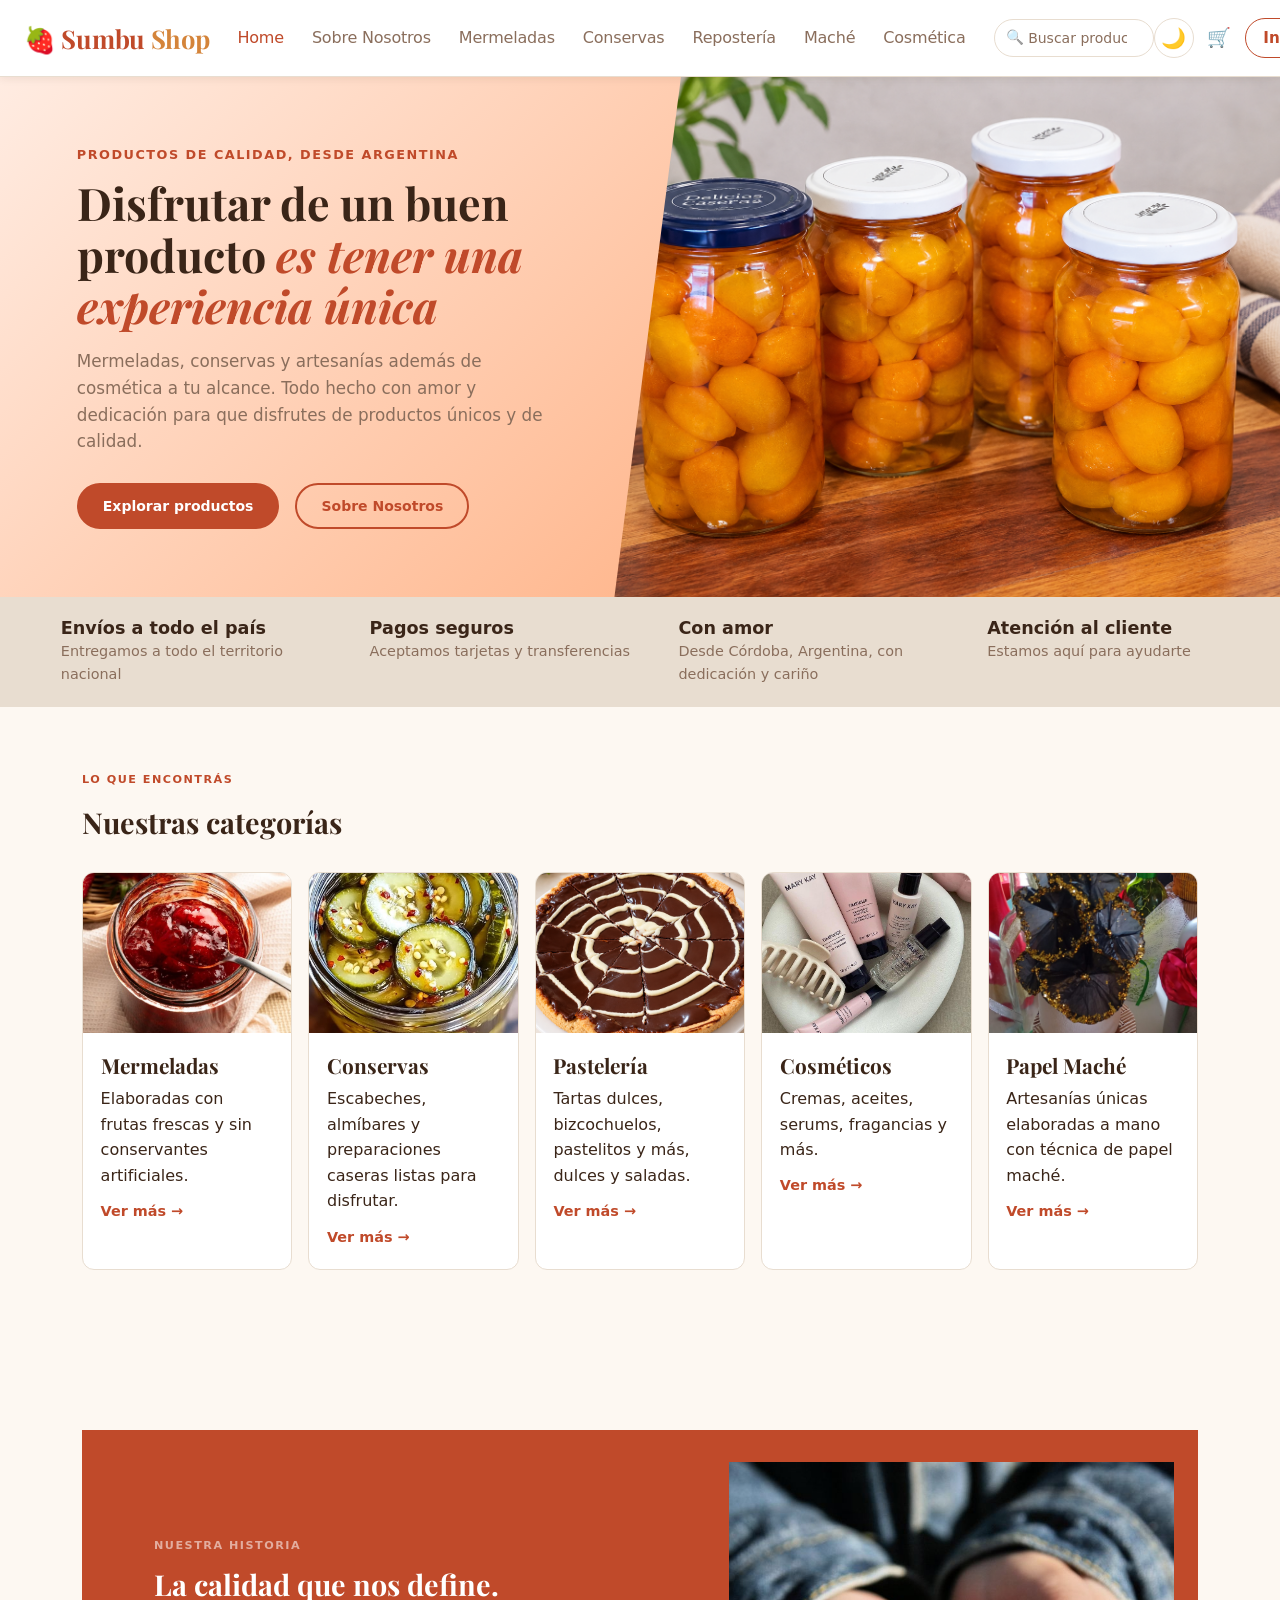
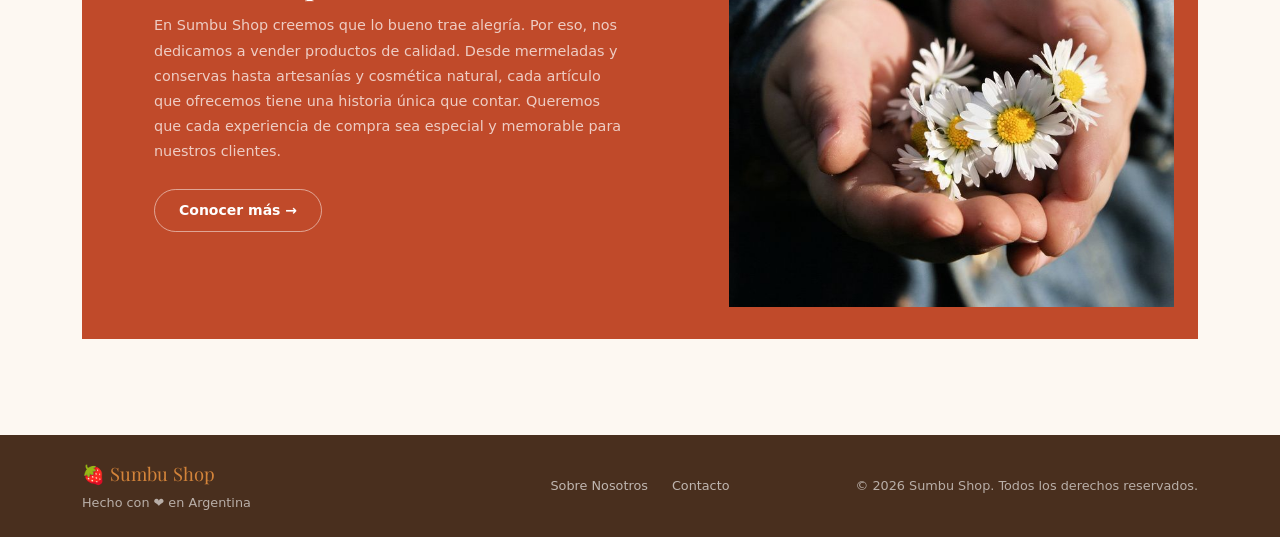
==== commit 79f439dd: "ultima mejora" ====
--- a/index.html
+++ b/index.html
@@ -11,7 +11,6 @@
       name="description"
       content="SumbuShop.ar - Tu tienda de mermeladas y dulces artesanales. Descubre sabores únicos y deliciosos productos hechos con amor. Entre muchas otras cosas más"
     />
-    <meta name="viewport" content="width=device-width, initial-scale=1.0" />
 
     <!-- Bootstrap 5 -->
     <link
@@ -273,5 +272,6 @@
     <script src="js/cart.js"></script>
     <script src="js/components/navbar.js"></script>
     <script src="js/components/footer.js"></script>
+    <script src="js/search.js"></script>
   </body>
 </html>
--- a/styles/styles.css
+++ b/styles/styles.css
@@ -235,6 +235,7 @@
   border-radius: var(--radius-pill);
   cursor: pointer;
   transition: all 0.2s;
+  text-decoration: none; /* para cuando se usa como <a> ("Iniciar sesión") */
 }
 .btn-logout:hover {
   background-color: var(--color-primary);
@@ -971,6 +972,7 @@
 }
 .cart__item__price {
   font-weight: 700;
+
   color: var(--color-primary);
   font-size: 0.95rem;
   min-width: 80px;
@@ -1048,3 +1050,137 @@
 .site__footer a:hover {
   color: rgba(255, 255, 255, 0.85);
 }
+/*Buscador estilos
+*/
+
+.search__wrap {
+  position: relative;
+  flex: 1 1 auto;
+  max-width: 400px;
+  min-width: 160px;
+  margin: 0 1rem;
+}
+
+.search__input-wrap {
+  position: relative;
+  display: flex;
+  align-items: center;
+}
+
+.search__icon {
+  position: absolute;
+  left: 0.75rem;
+  font-size: 0.9rem;
+  pointer-events: none;
+  opacity: 0.6;
+}
+
+.search__input {
+  width: 100%;
+  padding: 0.4rem 0.75rem 0.4rem 2.1rem;
+  border: 1.5px solid var(--color-border, #e0d9d0);
+  border-radius: 2rem;
+  background: var(--color-bg-card, #fff);
+  color: var(--color-text, #2d2a26);
+  font-size: 0.875rem;
+  font-family: var(--font-body, "Lato", sans-serif);
+  transition:
+    border-color 0.2s,
+    box-shadow 0.2s;
+  outline: none;
+}
+
+.search__input:focus {
+  border-color: var(--color-accent, #c97d4a);
+  box-shadow: 0 0 0 3px rgba(201, 125, 74, 0.15);
+}
+
+.search__input::placeholder {
+  color: var(--color-text-soft, #9e9589);
+}
+
+/* Dropdown */
+.search__dropdown {
+  position: absolute;
+  top: calc(100% + 6px);
+  left: 0;
+  right: 0;
+  background: var(--color-bg-card, #fff);
+  border: 1.5px solid var(--color-border, #e0d9d0);
+  border-radius: 0.75rem;
+  box-shadow: 0 8px 24px rgba(0, 0, 0, 0.12);
+  list-style: none;
+  margin: 0;
+  padding: 0.3rem 0;
+  z-index: 1050;
+  display: none;
+  max-height: 360px;
+  overflow-y: auto;
+}
+
+.search__dropdown.search__dropdown--open {
+  display: block;
+}
+
+/* Cada resultado */
+.search__result-item {
+  display: flex;
+  align-items: center;
+  gap: 0.75rem;
+  padding: 0.5rem 0.9rem;
+  cursor: pointer;
+  transition: background 0.15s;
+  border-radius: 0.5rem;
+  margin: 0.1rem 0.3rem;
+}
+
+.search__result-item:hover,
+.search__result-item:focus {
+  background: var(--color-bg-alt, #f7f3ef);
+  outline: none;
+}
+
+.search__result-img {
+  width: 44px;
+  height: 44px;
+  object-fit: cover;
+  border-radius: 0.4rem;
+  flex-shrink: 0;
+  background: var(--color-bg-alt, #f7f3ef);
+}
+
+.search__result-info {
+  flex: 1;
+  min-width: 0;
+}
+
+.search__result-name {
+  display: block;
+  font-size: 0.875rem;
+  font-weight: 600;
+  color: var(--color-text, #2d2a26);
+  white-space: nowrap;
+  overflow: hidden;
+  text-overflow: ellipsis;
+}
+
+.search__result-meta {
+  display: block;
+  font-size: 0.75rem;
+  color: var(--color-text-soft, #9e9589);
+  margin-top: 0.1rem;
+}
+
+/* Encabezado de la página de resultados */
+.header__search {
+  background: var(--color-header);
+  padding: 3.5rem 0;
+}
+
+/* Mensaje "sin resultados" */
+.search__no-results {
+  padding: 0.75rem 1rem;
+  font-size: 0.85rem;
+  color: var(--color-text-soft, #9e9589);
+  text-align: center;
+}
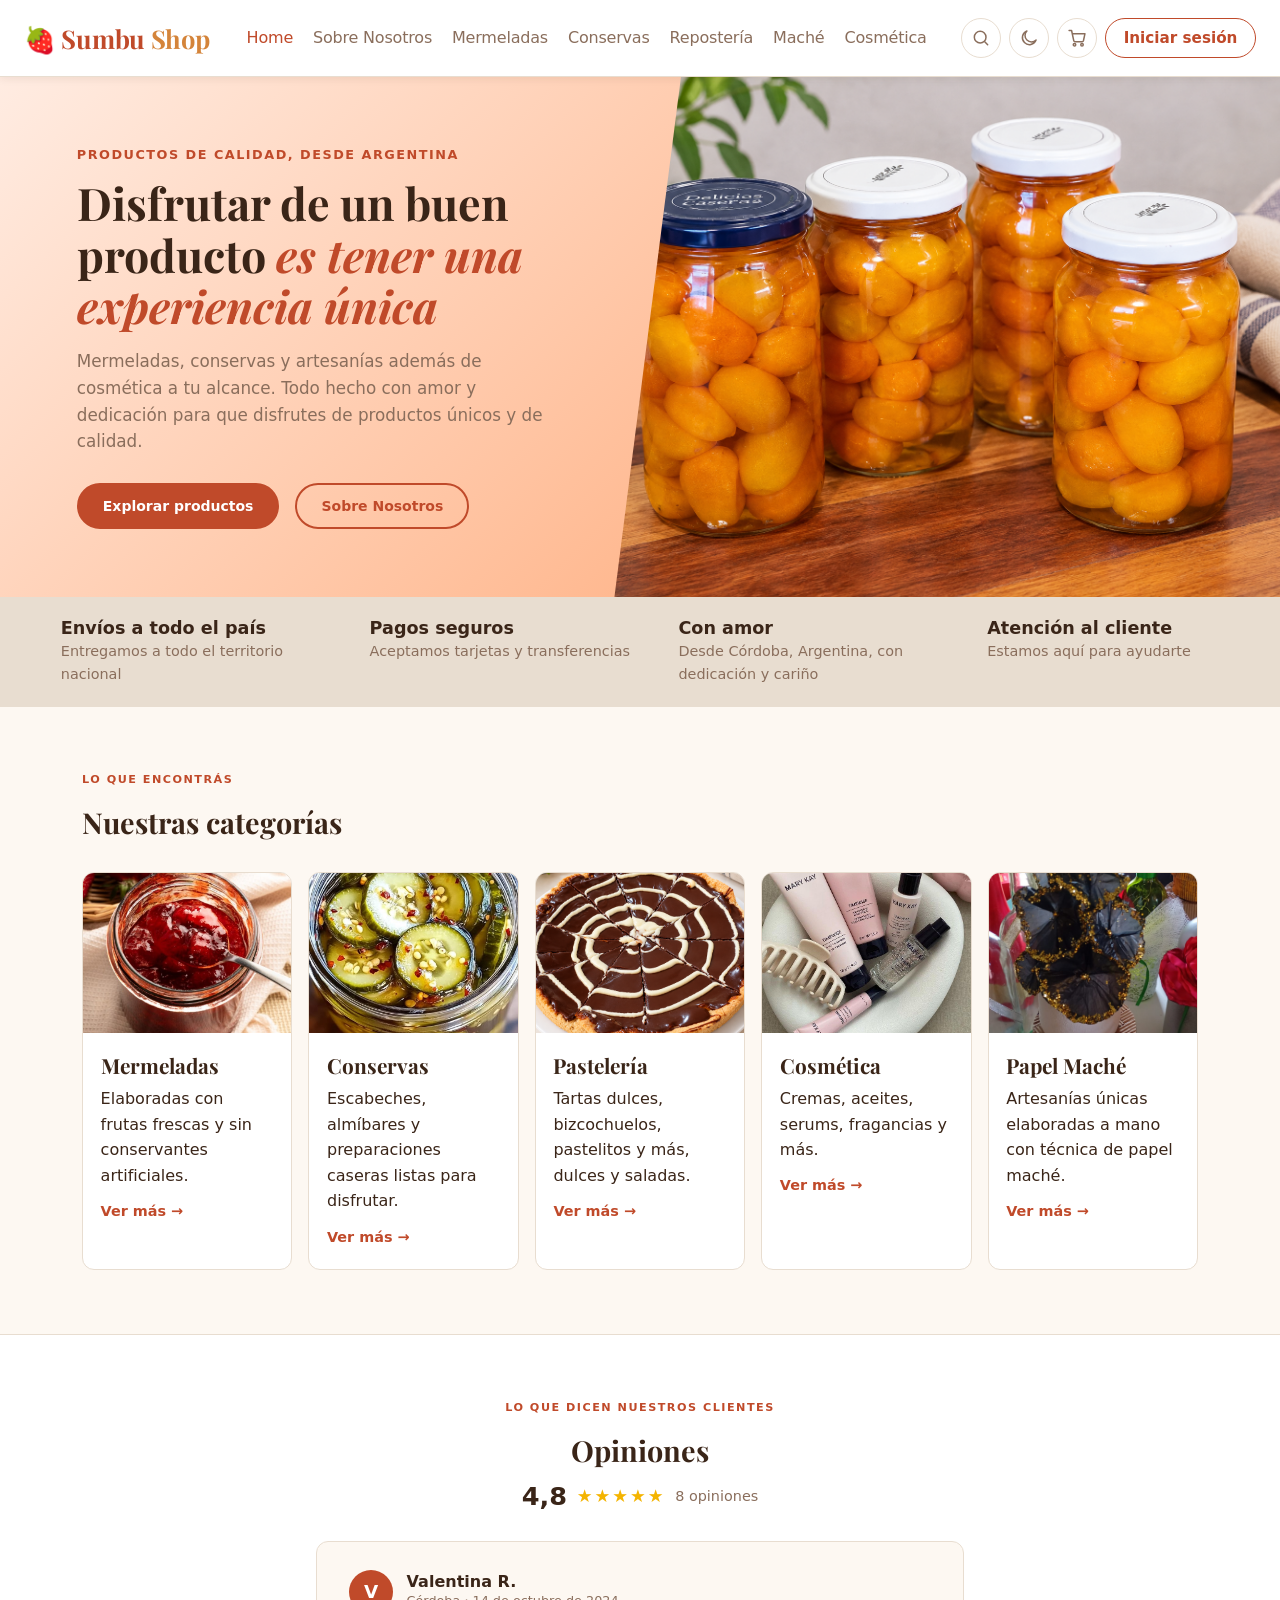
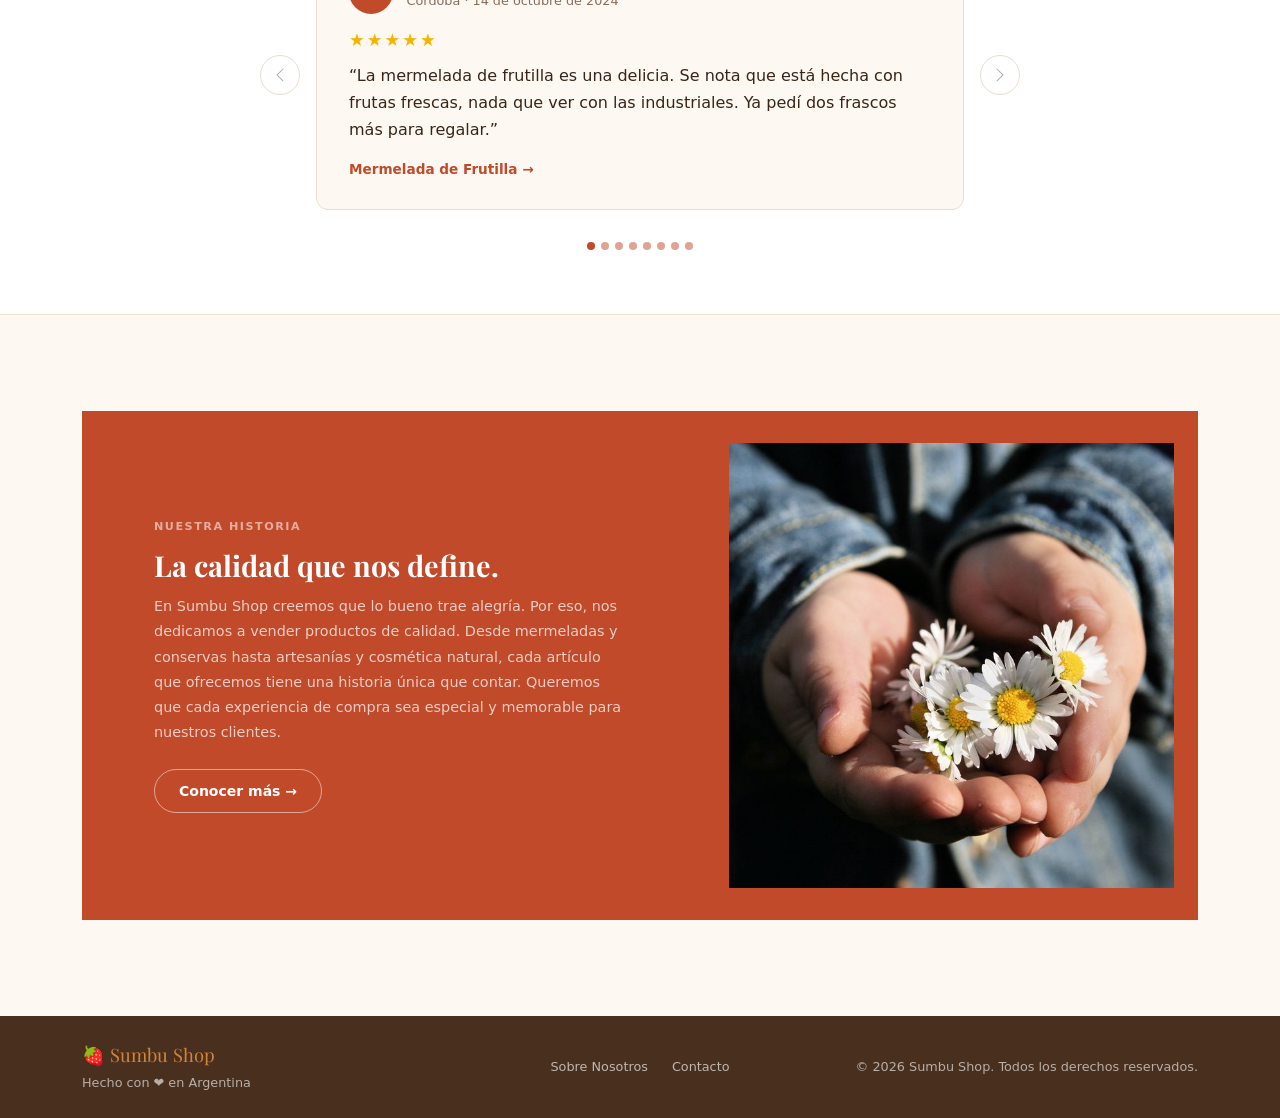
==== commit bccd2ae8: "Mejoras en el buscador, unificación y refactorización del código. Analisis de la estructura" ====
--- a/index.html
+++ b/index.html
@@ -2,8 +2,6 @@
 <html lang="es">
   <head>
     <meta charset="UTF-8" />
-    <!--compatibilidad de navegadores-->
-    <meta http-equiv="X-UA-Compatible" content="IE=edge" />
     <meta name="viewport" content="width=device-width, initial-scale=1.0" />
     <title>SumbuShop.ar</title>
     <link rel="icon" type="image/png" href="img/sumbu-shop.ar.png" />
@@ -18,12 +16,15 @@
       rel="stylesheet"
     />
     <!--Estilos personalizados propioos-->
-    <link rel="stylesheet" href="./styles/styles.css" />
+    <link rel="stylesheet" href="styles/styles.css" />
     <!--Fuentes de Google -->
+    <link rel="preconnect" href="https://fonts.googleapis.com" />
     <link
       href="https://fonts.googleapis.com/css2?family=Playfair+Display:wght@700&family=Lato:wght@400;500;600&display=swap"
       rel="stylesheet"
     />
+    <!--el tema va en el head para aplicarlo antes de que se pinte la página-->
+    <script src="js/theme.js"></script>
   </head>
 
   <body>
@@ -189,7 +190,7 @@
                   />
                 </div>
                 <div class="cat__body">
-                  <div class="cat__name">Cosméticos</div>
+                  <div class="cat__name">Cosmética</div>
                   <div class="cat__desc">
                     Cremas, aceites, serums, fragancias y más.
                   </div>
@@ -216,6 +217,45 @@
                 </div>
               </a>
             </div>
+          </div>
+        </div>
+      </section>
+
+      <!--OPINIONES: las genera js/reviews.js con fetch a data/reviews.json (necesita servidor: Live Server o Vercel)-->
+      <section class="py__section reviews__section" id="reviews-section" hidden>
+        <div class="container">
+          <div class="text-center mb-4">
+            <p class="section__eyebrow">Lo que dicen nuestros clientes</p>
+            <h2 class="section__title">Opiniones</h2>
+            <div class="reviews__summary" id="reviews-summary"></div>
+          </div>
+          <div id="reviewsCarousel" class="carousel slide reviews__carousel">
+            <div class="carousel-inner"></div>
+            <div class="carousel-indicators"></div>
+            <button
+              class="carousel-control-prev"
+              type="button"
+              data-bs-target="#reviewsCarousel"
+              data-bs-slide="prev"
+            >
+              <span
+                class="carousel-control-prev-icon"
+                aria-hidden="true"
+              ></span>
+              <span class="visually-hidden">Anterior</span>
+            </button>
+            <button
+              class="carousel-control-next"
+              type="button"
+              data-bs-target="#reviewsCarousel"
+              data-bs-slide="next"
+            >
+              <span
+                class="carousel-control-next-icon"
+                aria-hidden="true"
+              ></span>
+              <span class="visually-hidden">Siguiente</span>
+            </button>
           </div>
         </div>
       </section>
@@ -241,11 +281,7 @@
                 <div>
                   <a
                     href="pages/about-us.html"
-                    class="btn btn-outline-primary"
-                    style="
-                      border-color: rgba(255, 255, 255, 0.5) !important;
-                      color: #fff !important;
-                    "
+                    class="btn btn-outline-primary about__btn"
                   >
                     Conocer más →
                   </a>
@@ -266,12 +302,12 @@
     <div id="footer-container"></div>
     <!--Script-->
     <script src="https://cdn.jsdelivr.net/npm/bootstrap@5.3.3/dist/js/bootstrap.bundle.min.js"></script>
-    <script src="js/theme.js"></script>
     <script src="js/data.js"></script>
     <script src="js/auth.js"></script>
     <script src="js/cart.js"></script>
     <script src="js/components/navbar.js"></script>
+    <script src="js/search.js"></script>
+    <script src="js/reviews.js"></script>
     <script src="js/components/footer.js"></script>
-    <script src="js/search.js"></script>
   </body>
 </html>
--- a/styles/styles.css
+++ b/styles/styles.css
@@ -4,7 +4,7 @@
    2. Modo oscuro
    3. Reset y base
    4. Botones
-   5. Navbar
+   5. Navbar (5b. Buscador del navbar)
    6. Home: hero, presentación, categorías, sobre nosotros
    7. Secciones y encabezados de páginas
    8. Página "Sobre nosotros"
@@ -14,6 +14,7 @@
    12. Carrito
    13. Toast de confirmación
    14. Footer
+   15. Opiniones (carrusel del index)
    ========================================================= */
 
 /* ─── 1. Variables: colores y fuentes globales (theme: light por defecto) ─── */
@@ -83,11 +84,17 @@
   background-color: #1a110b;
   border-bottom-color: #3a2820;
 }
-[data-theme="dark"] .navbar-toggler-icon {
-  filter: invert(1);
-}
-[data-theme="dark"] .cart__btn:hover {
-  background: rgba(255, 255, 255, 0.08);
+[data-theme="dark"] .cart__badge {
+  border-color: #1a110b; /* mismo color que el navbar oscuro */
+}
+/* en oscuro el borde general (--color-border) casi no se ve sobre el navbar: lo aclaramos un poco */
+[data-theme="dark"] .nav__icon-btn:not(.nav__icon-btn--plain),
+[data-theme="dark"] .search__input {
+  border-color: #4d372a;
+}
+[data-theme="dark"] .nav__icon-btn:hover {
+  border-color: var(--color-primary);
+  background-color: rgba(232, 96, 58, 0.12);
 }
 /* la X de cerrar de Bootstrap es negra: la invertimos para que se vea */
 [data-theme="dark"] .product__modal__close {
@@ -199,39 +206,67 @@
   color: #fff;
 }
 
-/* Botón de cambio de tema (navbar) */
-.btn__theme {
-  background: none;
-  border: 1.5px solid var(--color-border);
-  color: var(--color-text-soft);
+/* Botones de ícono del navbar (tema, carrito, lupa, hamburguesa): todos iguales,
+   círculo de 40px con contorno suave que se tiñe del color principal al pasar el mouse */
+.nav__icon-btn {
+  position: relative;
+  display: inline-flex;
+  align-items: center;
+  justify-content: center;
+  flex-shrink: 0;
   width: 40px;
   height: 40px;
   padding: 0;
+  background: transparent;
+  border: 1.5px solid var(--color-border);
   border-radius: var(--radius-pill);
+  color: var(--color-text-soft);
   cursor: pointer;
-  font-size: 20px;
-  display: flex;
-  align-items: center;
-  justify-content: center;
   transition:
     border-color 0.2s,
+    background-color 0.2s,
     color 0.2s;
-  flex-shrink: 0;
-}
-.btn__theme:hover {
+}
+.nav__icon-btn:hover {
   border-color: var(--color-primary);
-  color: var(--color-primary);
-}
-
-/* Botón de cerrar sesión (navbar) */
+  background-color: rgba(192, 74, 42, 0.08);
+  color: var(--color-primary);
+}
+.nav__icon-btn:focus {
+  box-shadow: none; /* saca el recuadro de foco de Bootstrap en la hamburguesa */
+}
+.nav__icon-btn:focus-visible {
+  outline: 2px solid var(--color-accent);
+  outline-offset: 2px;
+}
+/* variante sin contorno: la flecha ← al lado del campo de búsqueda */
+.nav__icon-btn--plain {
+  border-color: transparent;
+}
+
+/* íconos SVG de línea (ver navIcon() en navbar.js y getThemeIcon() en theme.js) */
+.nav__icon {
+  width: 20px;
+  height: 20px;
+  fill: none;
+  stroke: currentColor;
+  stroke-width: 1.8;
+  stroke-linecap: round;
+  stroke-linejoin: round;
+}
+
+/* Botón de iniciar / cerrar sesión (navbar): misma altura que los botones de ícono */
 .btn-logout {
+  display: inline-flex;
+  align-items: center;
+  height: 40px;
   font-family: var(--font-body);
   font-size: 0.95rem;
   font-weight: 600;
   color: var(--color-primary);
   border: 1.5px solid var(--color-primary);
   background: none;
-  padding: 0.45rem 1.1rem;
+  padding: 0 1.1rem;
   border-radius: var(--radius-pill);
   cursor: pointer;
   transition: all 0.2s;
@@ -298,48 +333,289 @@
   white-space: nowrap;
 }
 
-/* Botón carrito + badge con la cantidad */
-.cart__btn {
-  position: relative;
-  display: flex;
-  align-items: center;
-  justify-content: center;
-  font-size: 1.2rem;
-  padding: 0.25rem 0.35rem;
-  border-radius: var(--radius-sm);
-  transition: background 0.15s;
-}
-.cart__btn:hover {
-  background: rgba(0, 0, 0, 0.06);
-}
-
+/* badge con la cantidad, sobre el borde del botón del carrito */
 .cart__badge {
   position: absolute;
-  top: -4px;
+  top: -6px;
   right: -6px;
   background: var(--color-primary);
   color: #fff;
   font-size: 0.65rem;
   font-weight: 700;
-  min-width: 18px;
-  height: 18px;
+  min-width: 19px;
+  height: 19px;
+  border: 2px solid var(--color-surface); /* aro del color del navbar para separarlo del contorno */
   border-radius: var(--radius-pill);
   display: flex;
   align-items: center;
   justify-content: center;
-  padding: 0 3px;
+  padding: 0 4px;
   line-height: 1;
 }
 
-/* menú colapsado (hamburguesa): el navbar usa navbar-expand-lg, así que colapsa hasta 991px */
-@media (max-width: 991.98px) {
+/* contenedor de accesos rápidos (lupa + carrito): solo se usa con el menú hamburguesa */
+.navbar__quick {
+  display: none;
+}
+
+/* menú hamburguesa: el navbar usa navbar-expand-xl, así que colapsa hasta 1199px
+   (con lg los links + el buscador no entraban entre 992 y 1199px y se desbordaba) */
+@media (max-width: 1199.98px) {
+  .navbar .container-fluid {
+    padding: 0 1rem;
+  }
+  /* la fila superior mantiene su altura aunque el menú esté abierto (si no, el logo y los botones suben) */
+  .navbar-brand {
+    padding: 0;
+    line-height: 76px;
+  }
+  /* barra superior: logo a la izquierda; lupa, carrito y hamburguesa juntos a la derecha */
+  .navbar__quick {
+    display: flex;
+    align-items: center;
+    gap: 0.5rem;
+    margin-left: auto;
+    margin-right: 0.5rem; /* misma separación que hay entre la lupa y el carrito */
+  }
+
+  /* menú desplegable */
   .navbar-collapse {
     padding: 0.5rem 0 1rem;
     border-top: 1px solid var(--color-border);
   }
+  .navbar-nav {
+    gap: 0 !important;
+  }
   .navbar-nav .nav-link {
-    padding: 0.6rem 0 !important;
-  }
+    padding: 0.55rem 0.75rem !important;
+    border-radius: var(--radius-sm);
+  }
+  .navbar-nav .nav-link:hover,
+  .navbar-nav .nav-link.active {
+    background: rgba(0, 0, 0, 0.04);
+  }
+  [data-theme="dark"] .navbar-nav .nav-link:hover,
+  [data-theme="dark"] .navbar-nav .nav-link.active {
+    background: rgba(255, 255, 255, 0.06);
+  }
+  /* fila de abajo: tema a la izquierda, sesión a la derecha, separada de los links */
+  .navbar__tools {
+    justify-content: space-between;
+    margin-top: 0.5rem;
+    padding: 0.75rem 0.75rem 0;
+    border-top: 1px solid var(--color-border);
+  }
+}
+
+/* ─── 5b. Buscador del navbar ─── */
+.search__wrap {
+  position: relative;
+  flex: 1 1 auto;
+  max-width: 400px;
+  min-width: 160px;
+  margin: 0 auto 0 1rem; /* el auto a la derecha empuja los botones (tema, carrito, sesión) al borde */
+}
+
+.search__input-wrap {
+  position: relative;
+  display: flex;
+  align-items: center;
+}
+
+/* lupa decorativa dentro del campo */
+.search__icon {
+  position: absolute;
+  left: 0.8rem;
+  display: flex;
+  color: var(--color-text-soft);
+  pointer-events: none;
+}
+.search__icon .nav__icon {
+  width: 16px;
+  height: 16px;
+}
+
+.search__input {
+  width: 100%;
+  padding: 0.4rem 0.75rem 0.4rem 2.1rem;
+  border: 1.5px solid var(--color-border);
+  border-radius: var(--radius-pill);
+  background: var(--color-surface);
+  color: var(--color-text);
+  font-size: 0.875rem;
+  font-family: var(--font-body);
+  transition:
+    border-color 0.2s,
+    box-shadow 0.2s;
+  outline: none;
+}
+.search__input:focus {
+  border-color: var(--color-accent);
+  box-shadow: 0 0 0 3px rgba(201, 125, 74, 0.15);
+}
+.search__input::placeholder {
+  color: var(--color-text-soft);
+}
+
+/* Lupa (abre el buscador) y flecha (lo cierra): usan .nav__icon-btn, pero solo se ven en el modo compacto */
+.search__toggle,
+.search__back {
+  display: none;
+}
+
+/* Modo compacto (hasta 1399px): solo la lupa, se expande al tocarla (ver initSearch en search.js) */
+@media (max-width: 1399.98px) {
+  .search__wrap {
+    flex: 0 0 auto;
+    min-width: 0;
+    max-width: none;
+    margin: 0 0.5rem 0 auto;
+  }
+  .search__toggle {
+    display: inline-flex;
+  }
+  .search__input-wrap {
+    display: none;
+  }
+
+  .search__wrap--expanded {
+    flex: 1 1 auto;
+  }
+  .search__wrap--expanded .search__toggle {
+    display: none;
+  }
+  .search__wrap--expanded .search__input-wrap {
+    display: flex;
+    gap: 0.25rem;
+    animation: searchExpand 0.25s ease-out;
+    transform-origin: right center;
+  }
+  .search__wrap--expanded .search__back {
+    display: inline-flex;
+  }
+  /* la lupa decorativa queda a la derecha de la flecha */
+  .search__wrap--expanded .search__icon {
+    left: calc(40px + 0.25rem + 0.8rem);
+  }
+  .search__wrap--expanded .search__input {
+    padding-top: 0.55rem;
+    padding-bottom: 0.55rem;
+    font-size: 1rem; /* 16px evita que iOS haga zoom al enfocar */
+  }
+}
+
+/* escritorio mediano (1200-1399px): links más juntos, y al abrir el buscador ocupa el lugar de los links */
+@media (min-width: 1200px) and (max-width: 1399.98px) {
+  .nav-link {
+    padding: 0.5rem 0.5rem !important;
+  }
+  .navbar--searching .navbar-nav {
+    display: none;
+  }
+  .search__wrap--expanded {
+    max-width: 560px;
+    margin: 0 auto;
+  }
+}
+
+/* con menú hamburguesa (hasta 1199px): al abrir el buscador ocupa toda la barra superior */
+@media (max-width: 1199.98px) {
+  .search__wrap {
+    margin: 0;
+  }
+  .navbar--searching .navbar-brand,
+  .navbar--searching .navbar-toggler,
+  .navbar--searching .navbar__quick .cart__btn {
+    display: none;
+  }
+  .navbar--searching .navbar__quick {
+    flex: 1 1 auto;
+    margin-left: 0;
+  }
+}
+
+@keyframes searchExpand {
+  from {
+    opacity: 0;
+    transform: scaleX(0.6);
+  }
+  to {
+    opacity: 1;
+    transform: scaleX(1);
+  }
+}
+
+/* Dropdown de resultados */
+.search__dropdown {
+  position: absolute;
+  top: calc(100% + 6px);
+  left: 0;
+  right: 0;
+  background: var(--color-surface);
+  border: 1.5px solid var(--color-border);
+  border-radius: var(--radius-md);
+  box-shadow: 0 8px 24px rgba(0, 0, 0, 0.12);
+  list-style: none;
+  margin: 0;
+  padding: 0.3rem 0;
+  z-index: 1050;
+  display: none;
+  max-height: 360px;
+  overflow-y: auto;
+}
+.search__dropdown--open {
+  display: block;
+}
+
+.search__result-item {
+  display: flex;
+  align-items: center;
+  gap: 0.75rem;
+  padding: 0.5rem 0.9rem;
+  cursor: pointer;
+  transition: background 0.15s;
+  border-radius: var(--radius-sm);
+  margin: 0.1rem 0.3rem;
+}
+.search__result-item:hover {
+  background: var(--color-bg);
+}
+
+.search__result-img {
+  width: 44px;
+  height: 44px;
+  object-fit: cover;
+  border-radius: 0.4rem;
+  flex-shrink: 0;
+  background: var(--color-bg);
+}
+
+.search__result-info {
+  flex: 1;
+  min-width: 0;
+}
+.search__result-name {
+  display: block;
+  font-size: 0.875rem;
+  font-weight: 600;
+  color: var(--color-text);
+  white-space: nowrap;
+  overflow: hidden;
+  text-overflow: ellipsis;
+}
+.search__result-meta {
+  display: block;
+  font-size: 0.75rem;
+  color: var(--color-text-soft);
+  margin-top: 0.1rem;
+}
+
+/* Mensaje "sin resultados" */
+.search__no-results {
+  padding: 0.75rem 1rem;
+  font-size: 0.85rem;
+  color: var(--color-text-soft);
+  text-align: center;
 }
 
 /* ─── 6. Home ─── */
@@ -549,6 +825,11 @@
   margin-bottom: 1.5rem;
   max-width: 90%;
 }
+/* botón "Conocer más" sobre el fondo de color: borde y texto blancos */
+.about__btn {
+  border-color: rgba(255, 255, 255, 0.5) !important;
+  color: #fff !important;
+}
 .about__visual {
   background-color: rgba(255, 255, 255, 0.08);
   display: flex;
@@ -606,13 +887,28 @@
   text-decoration: underline;
 }
 
-/* Encabezados de color de cada categoría */
+/* título grande y texto introductorio de los encabezados de categorías y resultados */
+.section__title--lg {
+  font-size: 2.4rem;
+}
+.section__intro {
+  color: var(--color-text-soft);
+  margin-top: 0.5rem;
+  font-size: 0.95rem;
+  max-width: 480px;
+}
+
+/* Encabezados de color de cada categoría y de la página de resultados */
 .header__jam,
 .header__preserved,
 .header__mache,
 .header__cosmetics,
-.header__bakery {
+.header__bakery,
+.header__search {
   padding: 3.5rem 0;
+}
+.header__search {
+  background: var(--color-header);
 }
 .header__jam {
   background: linear-gradient(145deg, #fde8dc, #f5c4a8);
@@ -1050,137 +1346,176 @@
 .site__footer a:hover {
   color: rgba(255, 255, 255, 0.85);
 }
-/*Buscador estilos
-*/
-
-.search__wrap {
-  position: relative;
-  flex: 1 1 auto;
-  max-width: 400px;
-  min-width: 160px;
-  margin: 0 1rem;
-}
-
-.search__input-wrap {
-  position: relative;
-  display: flex;
-  align-items: center;
-}
-
-.search__icon {
-  position: absolute;
-  left: 0.75rem;
+
+/* ─── 15. Opiniones (carrusel del index, lo arma js/reviews.js) ─── */
+.reviews__section {
+  background: var(--color-surface);
+  border-top: 1px solid var(--color-border);
+  border-bottom: 1px solid var(--color-border);
+}
+
+/* resumen: "4,8 ★★★★★ 8 opiniones" */
+.reviews__summary {
+  display: flex;
+  align-items: center;
+  justify-content: center;
+  gap: 0.6rem;
+}
+.reviews__score {
+  font-size: 1.6rem;
+  font-weight: 700;
+  color: var(--color-text);
+}
+.reviews__count {
   font-size: 0.9rem;
-  pointer-events: none;
-  opacity: 0.6;
-}
-
-.search__input {
-  width: 100%;
-  padding: 0.4rem 0.75rem 0.4rem 2.1rem;
-  border: 1.5px solid var(--color-border, #e0d9d0);
-  border-radius: 2rem;
-  background: var(--color-bg-card, #fff);
-  color: var(--color-text, #2d2a26);
-  font-size: 0.875rem;
-  font-family: var(--font-body, "Lato", sans-serif);
+  color: var(--color-text-soft);
+}
+
+/* carrusel: espacio a los costados para las flechas y abajo para los puntitos */
+.reviews__carousel {
+  max-width: 760px;
+  margin: 0 auto;
+  padding: 0 3.5rem 2.5rem;
+}
+
+/* tarjeta de cada opinión, al estilo de una reseña de Google */
+.review__card {
+  background: var(--color-bg);
+  border: 1px solid var(--color-border);
+  border-radius: var(--radius-md);
+  padding: 1.75rem 2rem;
+  min-height: 260px;
+  display: flex;
+  flex-direction: column;
+}
+.review__header {
+  display: flex;
+  align-items: center;
+  gap: 0.85rem;
+  margin-bottom: 0.75rem;
+}
+.review__avatar {
+  width: 44px;
+  height: 44px;
+  flex-shrink: 0;
+  border-radius: var(--radius-pill);
+  background: var(--color-primary);
+  color: #fff;
+  font-weight: 700;
+  font-size: 1.15rem;
+  display: flex;
+  align-items: center;
+  justify-content: center;
+}
+/* sin el margin-bottom que Bootstrap le pone a los <p> */
+.review__name,
+.review__meta,
+.review__stars {
+  margin: 0;
+}
+.review__name {
+  font-weight: 700;
+  color: var(--color-text);
+  line-height: 1.2;
+}
+.review__meta {
+  font-size: 0.8rem;
+  color: var(--color-text-soft);
+}
+.review__stars {
+  color: #f4b400; /* el amarillo de las estrellas de Google */
+  font-size: 1.1rem;
+  letter-spacing: 2px;
+}
+.review__comment {
+  flex: 1;
+  color: var(--color-text);
+  font-size: 1rem;
+  line-height: 1.7;
+  margin: 0.5rem 0 1rem;
+}
+.review__product {
+  align-self: flex-start;
+  font-size: 0.85rem;
+  font-weight: 600;
+  color: var(--color-primary);
+}
+.review__product:hover {
+  text-decoration: underline;
+}
+
+/* flechas: círculos con contorno, como los botones del navbar */
+.reviews__carousel .carousel-control-prev,
+.reviews__carousel .carousel-control-next {
+  top: calc(50% - 1.25rem - 20px); /* centradas respecto de la tarjeta (sin contar los puntitos) */
+  bottom: auto;
+  width: 40px;
+  height: 40px;
+  border: 1.5px solid var(--color-border);
+  border-radius: var(--radius-pill);
+  opacity: 1;
   transition:
     border-color 0.2s,
-    box-shadow 0.2s;
-  outline: none;
-}
-
-.search__input:focus {
-  border-color: var(--color-accent, #c97d4a);
-  box-shadow: 0 0 0 3px rgba(201, 125, 74, 0.15);
-}
-
-.search__input::placeholder {
-  color: var(--color-text-soft, #9e9589);
-}
-
-/* Dropdown */
-.search__dropdown {
-  position: absolute;
-  top: calc(100% + 6px);
-  left: 0;
-  right: 0;
-  background: var(--color-bg-card, #fff);
-  border: 1.5px solid var(--color-border, #e0d9d0);
-  border-radius: 0.75rem;
-  box-shadow: 0 8px 24px rgba(0, 0, 0, 0.12);
-  list-style: none;
-  margin: 0;
-  padding: 0.3rem 0;
-  z-index: 1050;
-  display: none;
-  max-height: 360px;
-  overflow-y: auto;
-}
-
-.search__dropdown.search__dropdown--open {
-  display: block;
-}
-
-/* Cada resultado */
-.search__result-item {
-  display: flex;
-  align-items: center;
-  gap: 0.75rem;
-  padding: 0.5rem 0.9rem;
-  cursor: pointer;
-  transition: background 0.15s;
-  border-radius: 0.5rem;
-  margin: 0.1rem 0.3rem;
-}
-
-.search__result-item:hover,
-.search__result-item:focus {
-  background: var(--color-bg-alt, #f7f3ef);
-  outline: none;
-}
-
-.search__result-img {
-  width: 44px;
-  height: 44px;
-  object-fit: cover;
-  border-radius: 0.4rem;
-  flex-shrink: 0;
-  background: var(--color-bg-alt, #f7f3ef);
-}
-
-.search__result-info {
-  flex: 1;
-  min-width: 0;
-}
-
-.search__result-name {
-  display: block;
-  font-size: 0.875rem;
-  font-weight: 600;
-  color: var(--color-text, #2d2a26);
-  white-space: nowrap;
-  overflow: hidden;
-  text-overflow: ellipsis;
-}
-
-.search__result-meta {
-  display: block;
-  font-size: 0.75rem;
-  color: var(--color-text-soft, #9e9589);
-  margin-top: 0.1rem;
-}
-
-/* Encabezado de la página de resultados */
-.header__search {
-  background: var(--color-header);
-  padding: 3.5rem 0;
-}
-
-/* Mensaje "sin resultados" */
-.search__no-results {
-  padding: 0.75rem 1rem;
-  font-size: 0.85rem;
-  color: var(--color-text-soft, #9e9589);
+    background-color 0.2s;
+}
+.reviews__carousel .carousel-control-prev:hover,
+.reviews__carousel .carousel-control-next:hover {
+  border-color: var(--color-primary);
+  background-color: rgba(192, 74, 42, 0.08);
+}
+.reviews__carousel .carousel-control-prev-icon,
+.reviews__carousel .carousel-control-next-icon {
+  width: 1rem;
+  height: 1rem;
+  filter: invert(35%); /* los íconos de Bootstrap son blancos: los oscurecemos */
+}
+[data-theme="dark"] .reviews__carousel .carousel-control-prev-icon,
+[data-theme="dark"] .reviews__carousel .carousel-control-next-icon {
+  filter: none;
+}
+[data-theme="dark"] .reviews__carousel .carousel-control-prev,
+[data-theme="dark"] .reviews__carousel .carousel-control-next {
+  border-color: #4d372a; /* mismo borde que los botones del navbar en oscuro */
+}
+[data-theme="dark"] .reviews__carousel .carousel-control-prev:hover,
+[data-theme="dark"] .reviews__carousel .carousel-control-next:hover {
+  border-color: var(--color-primary);
+}
+
+/* puntitos debajo de la tarjeta */
+.reviews__carousel .carousel-indicators {
+  margin-bottom: 0;
+}
+.reviews__carousel .carousel-indicators [data-bs-target] {
+  width: 8px;
+  height: 8px;
+  border: 0;
+  border-radius: var(--radius-pill);
+  background-color: var(--color-primary);
+}
+
+@media (max-width: 575.98px) {
+  .reviews__carousel {
+    padding: 0 0 2.5rem;
+  }
+  .reviews__carousel .carousel-control-prev,
+  .reviews__carousel .carousel-control-next {
+    display: none; /* en celular se pasa deslizando o con los puntitos */
+  }
+  .review__card {
+    padding: 1.5rem 1.25rem;
+    min-height: 300px;
+  }
+}
+
+/* aviso cuando no se pueden cargar las opiniones (por ejemplo, abriendo el index.html con doble click) */
+.reviews__error {
+  max-width: 560px;
+  margin: 0 auto;
+  padding: 1rem 1.25rem;
   text-align: center;
-}
+  font-size: 0.9rem;
+  color: var(--color-text-soft);
+  border: 1px dashed var(--color-border);
+  border-radius: var(--radius-md);
+}
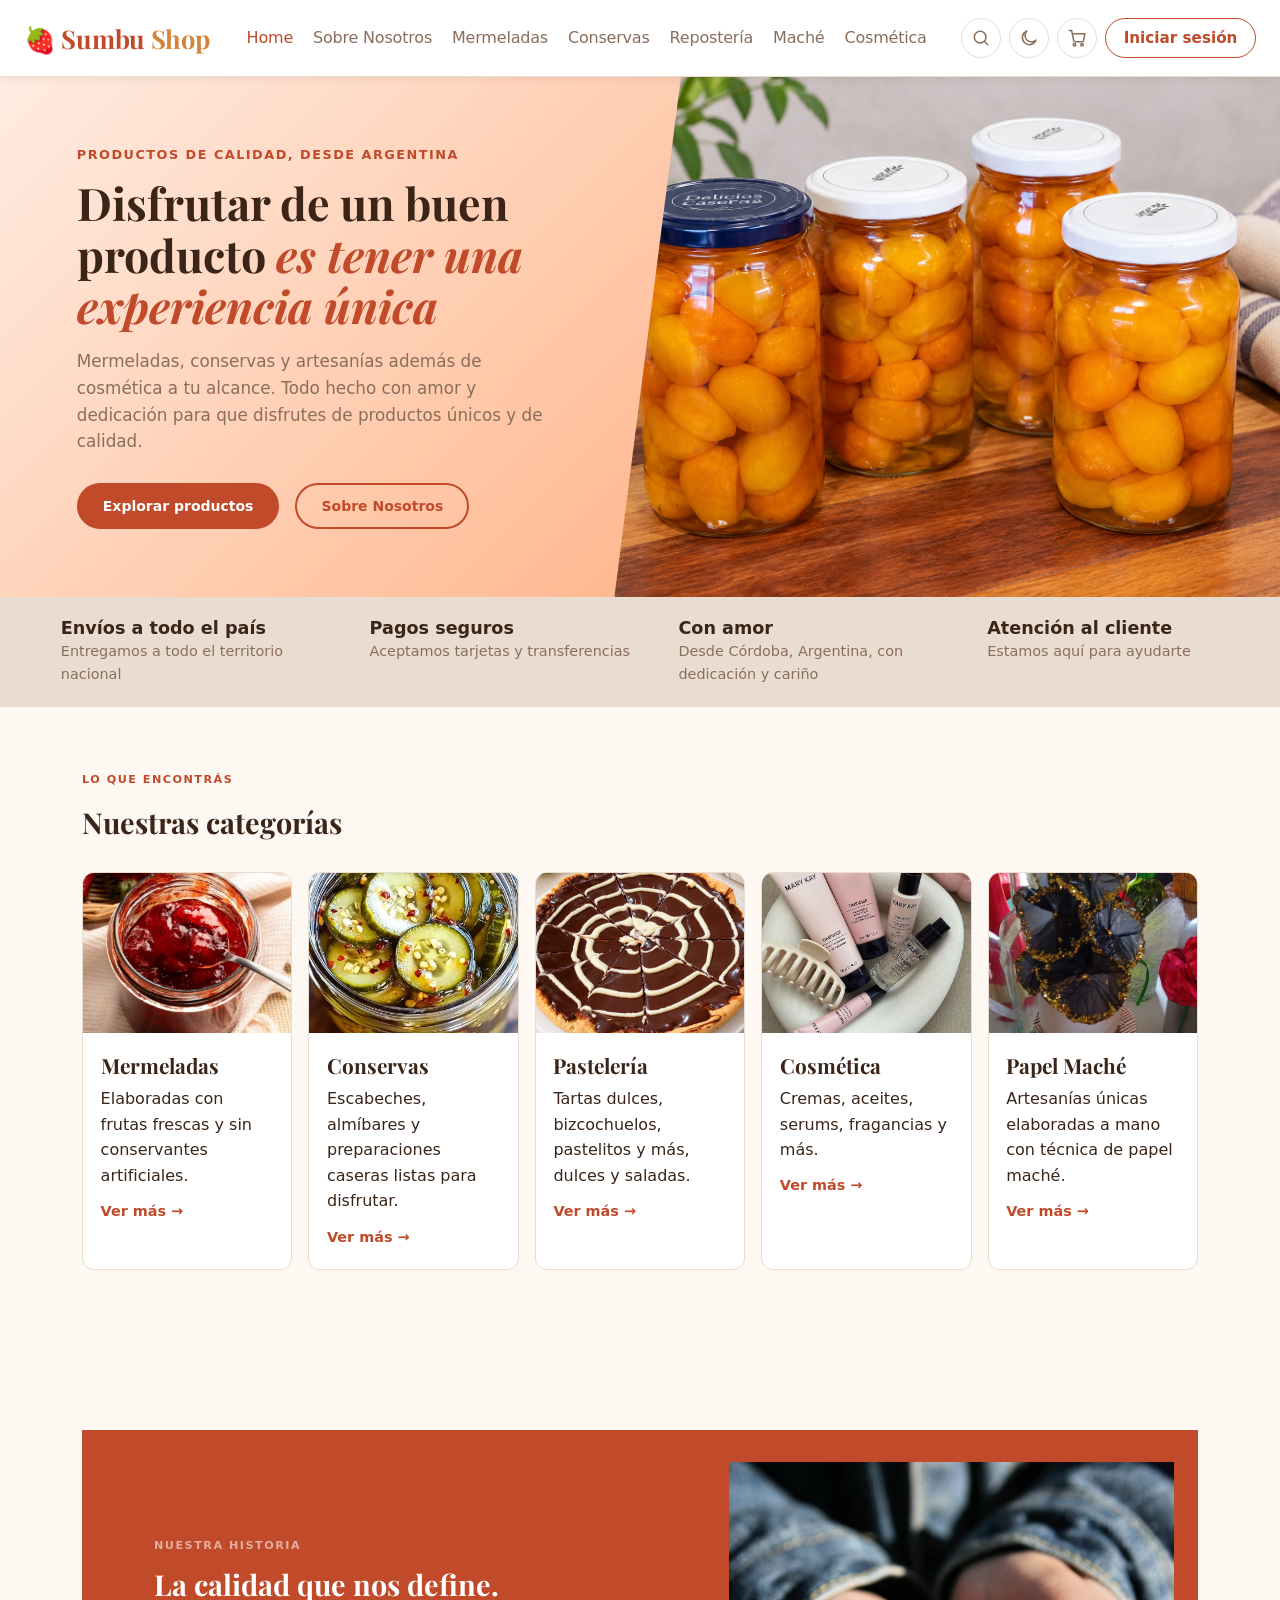
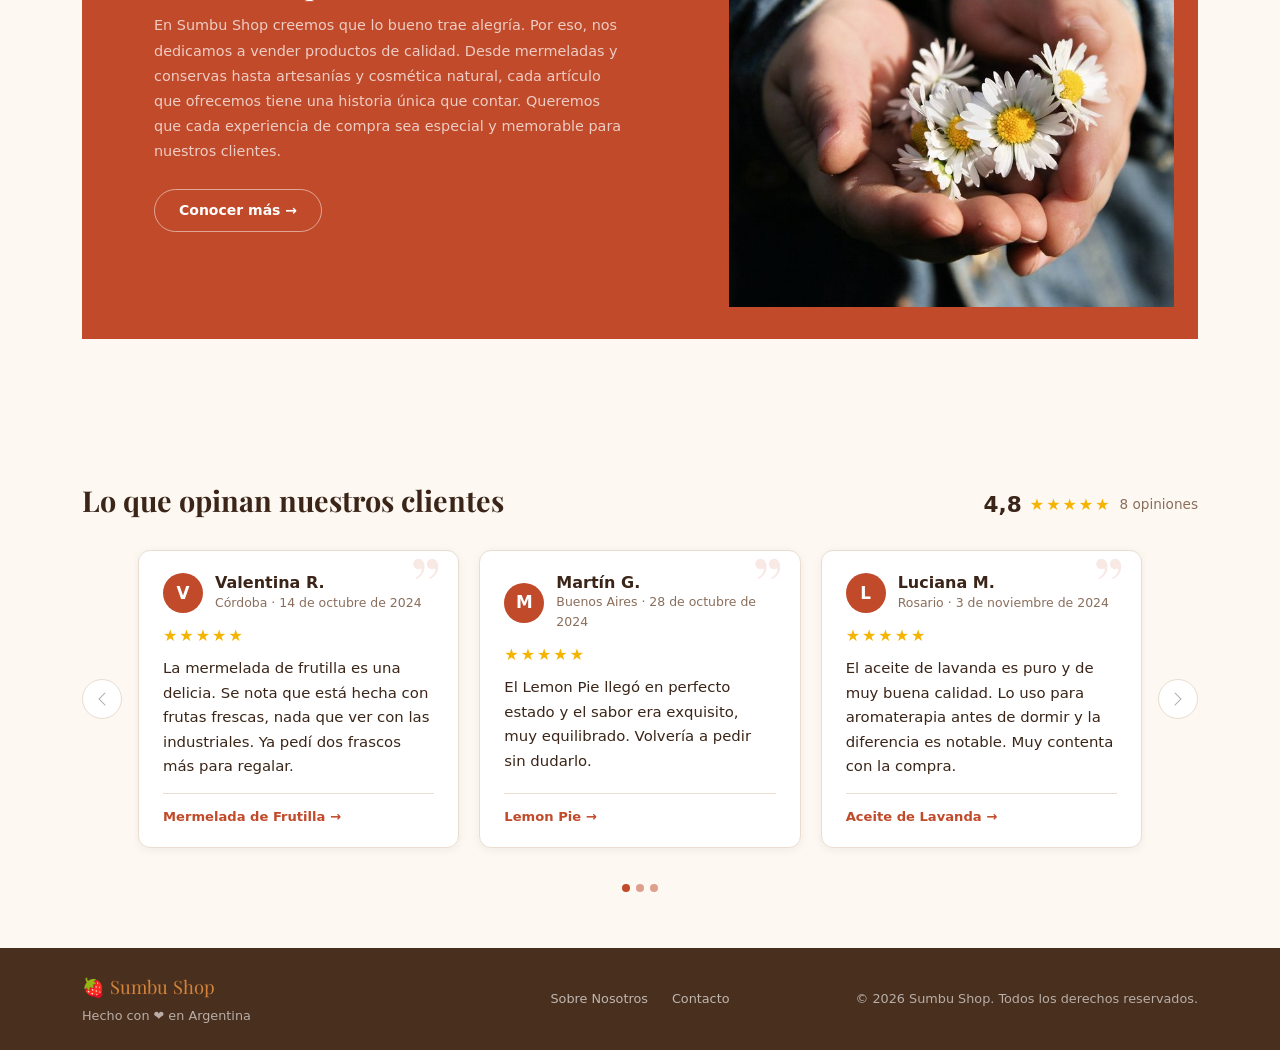
==== commit fe410b50: "Mejoras en el buscador, unificación y refactorización del código. Analisis de la estructura" ====
--- a/index.html
+++ b/index.html
@@ -221,12 +221,47 @@
         </div>
       </section>
 
+      <!--Sobre nosotros-->
+      <section class="py__section bg__cream">
+        <div class="container">
+          <div class="about__section">
+            <div class="row g-0">
+              <div
+                class="col-md-7 p-4 p-md-5 d-flex flex-column justify-content-center"
+              >
+                <p class="about__label">Nuestra historia</p>
+                <h2 class="about__title">La calidad que nos define.</h2>
+                <p class="about__body">
+                  En Sumbu Shop creemos que lo bueno trae alegría. Por eso, nos
+                  dedicamos a vender productos de calidad. Desde mermeladas y
+                  conservas hasta artesanías y cosmética natural, cada artículo
+                  que ofrecemos tiene una historia única que contar. Queremos
+                  que cada experiencia de compra sea especial y memorable para
+                  nuestros clientes.
+                </p>
+                <div>
+                  <a
+                    href="pages/about-us.html"
+                    class="btn btn-outline-primary about__btn"
+                  >
+                    Conocer más →
+                  </a>
+                </div>
+              </div>
+              <div class="col-md-5">
+                <div class="about__visual">
+                  <img src="img/ohFlorecillas.jpg" alt="" />
+                </div>
+              </div>
+            </div>
+          </div>
+        </div>
+      </section>
       <!--OPINIONES: las genera js/reviews.js con fetch a data/reviews.json (necesita servidor: Live Server o Vercel)-->
       <section class="py__section reviews__section" id="reviews-section" hidden>
         <div class="container">
-          <div class="text-center mb-4">
-            <p class="section__eyebrow">Lo que dicen nuestros clientes</p>
-            <h2 class="section__title">Opiniones</h2>
+          <div class="reviews__heading">
+            <h2 class="section__title">Lo que opinan nuestros clientes</h2>
             <div class="reviews__summary" id="reviews-summary"></div>
           </div>
           <div id="reviewsCarousel" class="carousel slide reviews__carousel">
@@ -259,43 +294,6 @@
           </div>
         </div>
       </section>
-
-      <!--Sobre nosotros-->
-      <section class="py__section bg__cream">
-        <div class="container">
-          <div class="about__section">
-            <div class="row g-0">
-              <div
-                class="col-md-7 p-4 p-md-5 d-flex flex-column justify-content-center"
-              >
-                <p class="about__label">Nuestra historia</p>
-                <h2 class="about__title">La calidad que nos define.</h2>
-                <p class="about__body">
-                  En Sumbu Shop creemos que lo bueno trae alegría. Por eso, nos
-                  dedicamos a vender productos de calidad. Desde mermeladas y
-                  conservas hasta artesanías y cosmética natural, cada artículo
-                  que ofrecemos tiene una historia única que contar. Queremos
-                  que cada experiencia de compra sea especial y memorable para
-                  nuestros clientes.
-                </p>
-                <div>
-                  <a
-                    href="pages/about-us.html"
-                    class="btn btn-outline-primary about__btn"
-                  >
-                    Conocer más →
-                  </a>
-                </div>
-              </div>
-              <div class="col-md-5">
-                <div class="about__visual">
-                  <img src="img/ohFlorecillas.jpg" alt="" />
-                </div>
-              </div>
-            </div>
-          </div>
-        </div>
-      </section>
     </main>
     <!--Footer-->
 
--- a/styles/styles.css
+++ b/styles/styles.css
@@ -1347,62 +1347,99 @@
   color: rgba(255, 255, 255, 0.85);
 }
 
-/* ─── 15. Opiniones (carrusel del index, lo arma js/reviews.js) ─── */
+/* ─── 15. Opiniones (carrusel al final del index, lo arma js/reviews.js) ─── */
 .reviews__section {
-  background: var(--color-surface);
-  border-top: 1px solid var(--color-border);
-  border-bottom: 1px solid var(--color-border);
-}
-
-/* resumen: "4,8 ★★★★★ 8 opiniones" */
+  padding: 3rem 0 3.5rem;
+  background: var(--color-bg);
+}
+
+/* título a la izquierda y resumen de estrellas a la derecha (en celular, uno debajo del otro) */
+.reviews__heading {
+  display: flex;
+  flex-wrap: wrap;
+  align-items: flex-end;
+  justify-content: space-between;
+  gap: 0.5rem 1.5rem;
+  margin-bottom: 1.5rem;
+}
+.reviews__heading .section__title {
+  margin-bottom: 0;
+}
 .reviews__summary {
   display: flex;
   align-items: center;
-  justify-content: center;
-  gap: 0.6rem;
+  gap: 0.5rem;
 }
 .reviews__score {
-  font-size: 1.6rem;
-  font-weight: 700;
-  color: var(--color-text);
+  font-size: 1.35rem;
+  font-weight: 700;
+  color: var(--color-text);
+  line-height: 1;
 }
 .reviews__count {
-  font-size: 0.9rem;
+  font-size: 0.85rem;
   color: var(--color-text-soft);
 }
 
 /* carrusel: espacio a los costados para las flechas y abajo para los puntitos */
 .reviews__carousel {
-  max-width: 760px;
-  margin: 0 auto;
-  padding: 0 3.5rem 2.5rem;
+  padding: 0 3.25rem 2.25rem;
+}
+
+/* cada slide es una fila de 1, 2 o 3 tarjetas (--per-slide lo define reviews.js);
+   si el último slide tiene menos tarjetas, quedan centradas */
+.reviews__group {
+  --gap: 1.25rem;
+  display: flex;
+  justify-content: center;
+  gap: var(--gap);
+  padding: 0.5rem 0.25rem; /* aire para que no se corte la sombra */
+}
+.reviews__group .review__card {
+  flex: 0 0 calc((100% - (var(--per-slide) - 1) * var(--gap)) / var(--per-slide));
 }
 
 /* tarjeta de cada opinión, al estilo de una reseña de Google */
 .review__card {
-  background: var(--color-bg);
+  position: relative;
+  display: flex;
+  flex-direction: column;
+  background: var(--color-surface);
   border: 1px solid var(--color-border);
   border-radius: var(--radius-md);
-  padding: 1.75rem 2rem;
-  min-height: 260px;
-  display: flex;
-  flex-direction: column;
-}
+  box-shadow: 0 2px 10px rgba(58, 37, 24, 0.06);
+  padding: 1.4rem 1.5rem 1.25rem;
+  overflow: hidden;
+}
+/* comilla decorativa grande en la esquina */
+.review__card::after {
+  content: "”";
+  position: absolute;
+  top: -0.4rem;
+  right: 1rem;
+  font-family: var(--font-display);
+  font-size: 5rem;
+  line-height: 1;
+  color: var(--color-primary);
+  opacity: 0.12;
+  pointer-events: none;
+}
+
 .review__header {
   display: flex;
   align-items: center;
-  gap: 0.85rem;
-  margin-bottom: 0.75rem;
+  gap: 0.75rem;
+  margin-bottom: 0.6rem;
 }
 .review__avatar {
-  width: 44px;
-  height: 44px;
+  width: 40px;
+  height: 40px;
   flex-shrink: 0;
   border-radius: var(--radius-pill);
   background: var(--color-primary);
   color: #fff;
   font-weight: 700;
-  font-size: 1.15rem;
+  font-size: 1.05rem;
   display: flex;
   align-items: center;
   justify-content: center;
@@ -1419,26 +1456,30 @@
   line-height: 1.2;
 }
 .review__meta {
-  font-size: 0.8rem;
+  font-size: 0.78rem;
   color: var(--color-text-soft);
 }
 .review__stars {
   color: #f4b400; /* el amarillo de las estrellas de Google */
-  font-size: 1.1rem;
+  font-size: 1rem;
   letter-spacing: 2px;
 }
+/* el comentario ocupa el espacio libre: así todas las tarjetas de una fila miden lo mismo */
 .review__comment {
   flex: 1;
   color: var(--color-text);
-  font-size: 1rem;
-  line-height: 1.7;
-  margin: 0.5rem 0 1rem;
+  font-size: 0.93rem;
+  line-height: 1.65;
+  margin: 0.5rem 0 0.9rem;
 }
 .review__product {
   align-self: flex-start;
-  font-size: 0.85rem;
+  font-size: 0.82rem;
   font-weight: 600;
   color: var(--color-primary);
+  padding-top: 0.75rem;
+  border-top: 1px solid var(--color-border);
+  width: 100%;
 }
 .review__product:hover {
   text-decoration: underline;
@@ -1447,12 +1488,13 @@
 /* flechas: círculos con contorno, como los botones del navbar */
 .reviews__carousel .carousel-control-prev,
 .reviews__carousel .carousel-control-next {
-  top: calc(50% - 1.25rem - 20px); /* centradas respecto de la tarjeta (sin contar los puntitos) */
+  top: calc(50% - 1.125rem - 20px); /* centradas respecto de las tarjetas (sin contar los puntitos) */
   bottom: auto;
   width: 40px;
   height: 40px;
   border: 1.5px solid var(--color-border);
   border-radius: var(--radius-pill);
+  background-color: var(--color-surface);
   opacity: 1;
   transition:
     border-color 0.2s,
@@ -1461,7 +1503,6 @@
 .reviews__carousel .carousel-control-prev:hover,
 .reviews__carousel .carousel-control-next:hover {
   border-color: var(--color-primary);
-  background-color: rgba(192, 74, 42, 0.08);
 }
 .reviews__carousel .carousel-control-prev-icon,
 .reviews__carousel .carousel-control-next-icon {
@@ -1473,16 +1514,12 @@
 [data-theme="dark"] .reviews__carousel .carousel-control-next-icon {
   filter: none;
 }
-[data-theme="dark"] .reviews__carousel .carousel-control-prev,
-[data-theme="dark"] .reviews__carousel .carousel-control-next {
+[data-theme="dark"] .reviews__carousel .carousel-control-prev:not(:hover),
+[data-theme="dark"] .reviews__carousel .carousel-control-next:not(:hover) {
   border-color: #4d372a; /* mismo borde que los botones del navbar en oscuro */
 }
-[data-theme="dark"] .reviews__carousel .carousel-control-prev:hover,
-[data-theme="dark"] .reviews__carousel .carousel-control-next:hover {
-  border-color: var(--color-primary);
-}
-
-/* puntitos debajo de la tarjeta */
+
+/* puntitos debajo de las tarjetas */
 .reviews__carousel .carousel-indicators {
   margin-bottom: 0;
 }
@@ -1496,21 +1533,17 @@
 
 @media (max-width: 575.98px) {
   .reviews__carousel {
-    padding: 0 0 2.5rem;
+    padding: 0 0 2.25rem;
   }
   .reviews__carousel .carousel-control-prev,
   .reviews__carousel .carousel-control-next {
     display: none; /* en celular se pasa deslizando o con los puntitos */
   }
-  .review__card {
-    padding: 1.5rem 1.25rem;
-    min-height: 300px;
-  }
 }
 
 /* aviso cuando no se pueden cargar las opiniones (por ejemplo, abriendo el index.html con doble click) */
 .reviews__error {
-  max-width: 560px;
+  max-width: 600px;
   margin: 0 auto;
   padding: 1rem 1.25rem;
   text-align: center;
@@ -1519,3 +1552,8 @@
   border: 1px dashed var(--color-border);
   border-radius: var(--radius-md);
 }
+.reviews__error a {
+  color: var(--color-primary);
+  font-weight: 600;
+  text-decoration: underline;
+}
